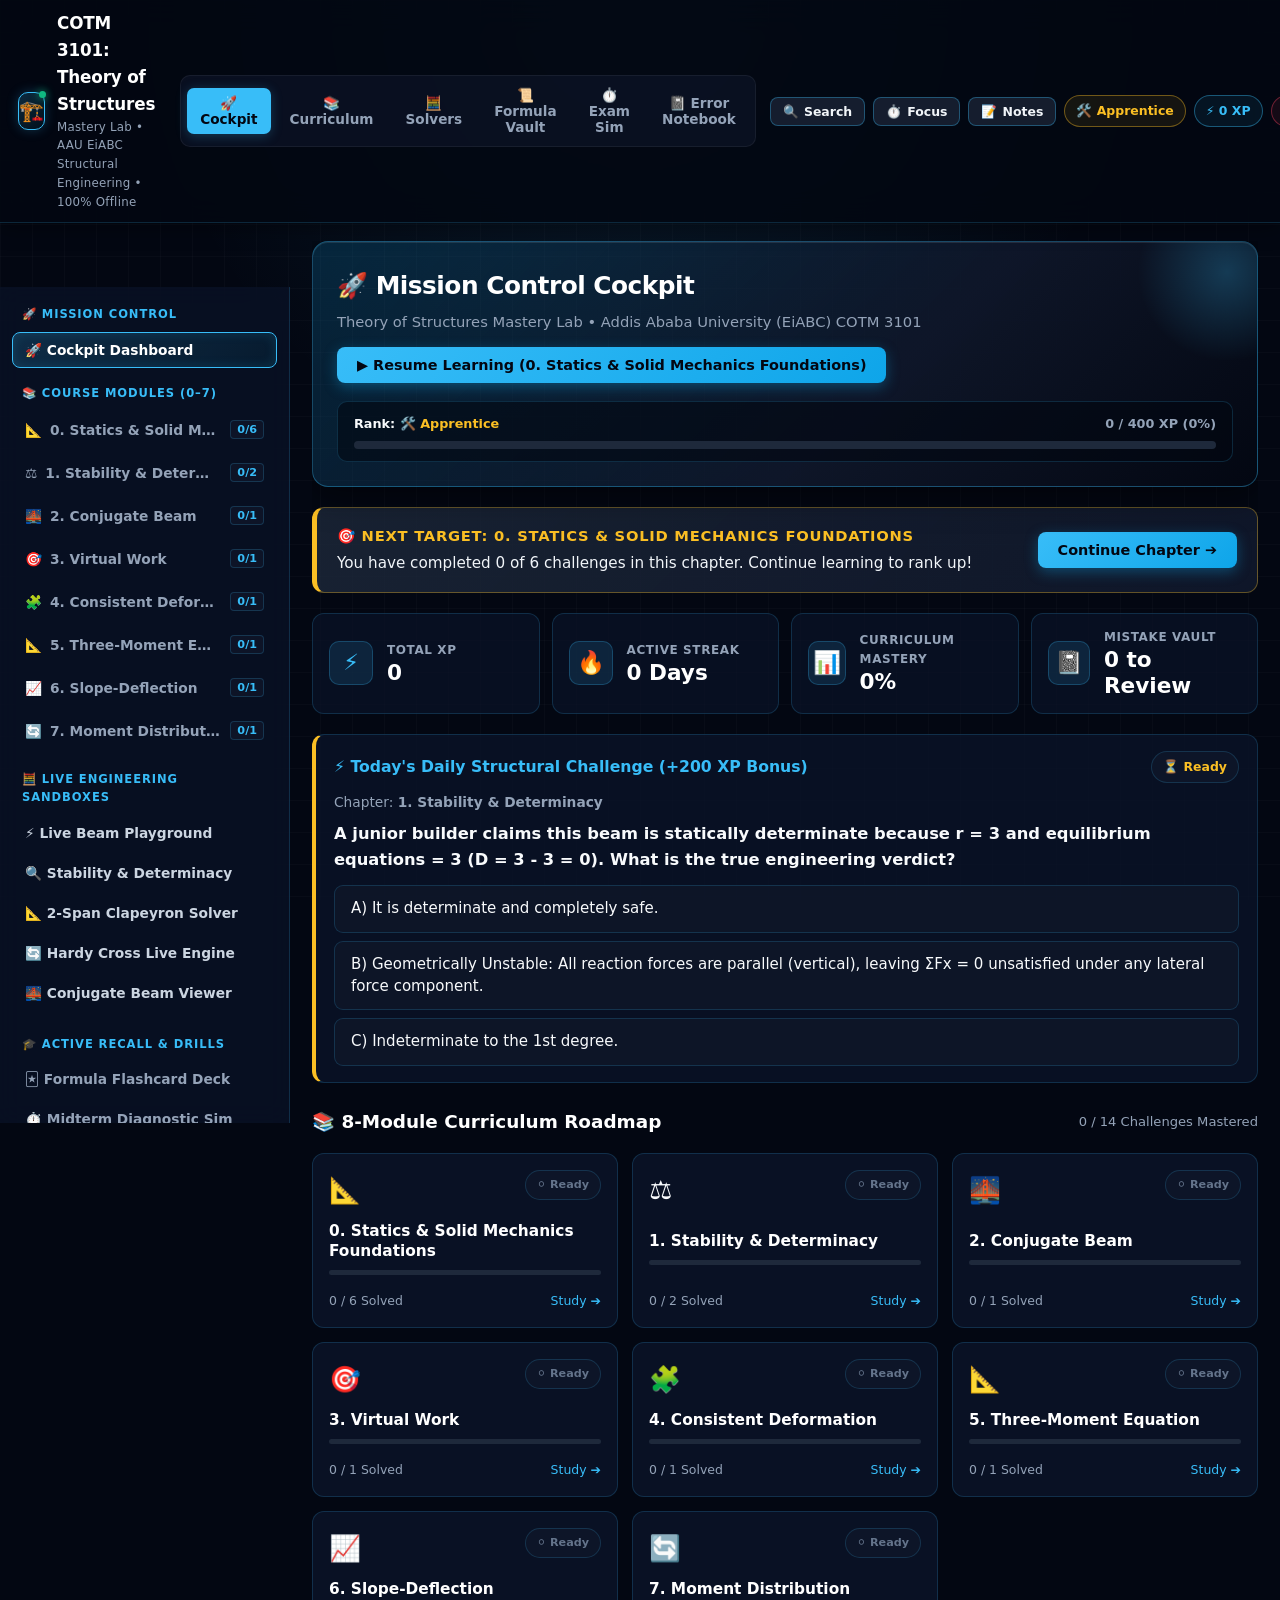
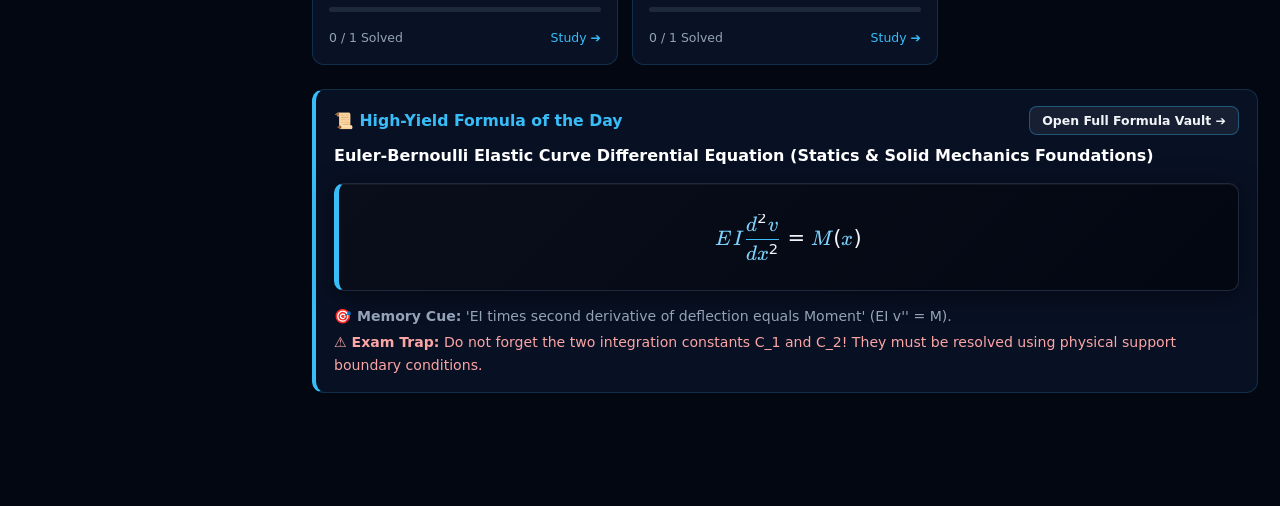
==== index.html @ 6e277d0b "feat: Add Video Masterclasses Hub with in-app YouTube player, XP rewards, and global search" ====
<!DOCTYPE html>
<html lang="en">
<head>
  <meta charset="UTF-8" />
  <meta name="viewport" content="width=device-width, initial-scale=1.0, viewport-fit=cover" />
  <title>COTM 3101: Theory of Structures — Complete Mastery Lab</title>
  <link rel="manifest" href="manifest.json" />
  <meta name="theme-color" content="#030712" />
  <meta name="apple-mobile-web-app-capable" content="yes" />
  <meta name="apple-mobile-web-app-status-bar-style" content="black-translucent" />
  <link rel="stylesheet" href="katex.min.css" />
  <link rel="stylesheet" href="styles.css?v=6.0.2" />
  <script src="katex.min.js"></script>
  <script src="auto-render.min.js"></script>
</head>
<body>
  <!-- TOP HUD BAR -->
  <header class="hud-header">
    <div class="brand" onclick="switchAppView('dashboard')">
      <div class="brand-icon-box">🏗️</div>
      <div class="brand-info">
        <h1>COTM 3101: Theory of Structures</h1>
        <p>Mastery Lab • AAU EiABC Structural Engineering • 100% Offline</p>
      </div>
    </div>
    
    <!-- Primary View Switcher (Desktop & Tablet) -->
    <nav class="top-nav-bar">
      <button class="top-nav-btn active" data-view="dashboard" onclick="switchAppView('dashboard')">🚀 Cockpit</button>
      <button class="top-nav-btn" data-view="module" onclick="switchAppView('module')">📚 Curriculum</button>
      <button class="top-nav-btn" data-view="solvers" onclick="switchAppView('solvers')">🧮 Solvers</button>
      <button class="top-nav-btn" data-view="atlas" onclick="switchAppView('atlas')">📜 Formula Vault</button>
      <button class="top-nav-btn" data-view="exam" onclick="switchAppView('exam')">⏱️ Exam Sim</button>
      <button class="top-nav-btn" data-view="errors" onclick="switchAppView('errors')">📓 Error Notebook</button>
    </nav>

    <div class="hud-stats">
      <button class="hud-btn" onclick="toggleSpotlightSearch()" title="Global Quick Search (Ctrl+K)">🔍 <span class="hide-mobile">Search</span></button>
      <button class="hud-btn" onclick="toggleFocusSprint()" title="Pomodoro Focus Sprint Timer">⏱️ <span class="hide-mobile">Focus</span></button>
      <button class="hud-btn" onclick="toggleScratchpad()" title="Engineering Scratchpad & Calc">📝 <span class="hide-mobile">Notes</span></button>
      <div class="stat-pill pill-rank" id="rankBadge">🎖️ Apprentice</div>
      <div class="stat-pill pill-xp" id="xpBadge">⚡ 0 XP</div>
      <div class="stat-pill pill-streak" id="streakBadge">🔥 Streak: 0</div>
      <div class="stat-pill" id="masteryBadge">📊 0% Mastered</div>
      <button class="hud-btn" onclick="exportStandaloneHTML()" title="Download single standalone HTML file for phone or offline PC">📲 <span class="hide-mobile">Save App</span></button>
      <button class="hud-btn reset-btn" onclick="resetProgress()" title="Reset Saved Progress">↺ <span class="hide-mobile">Reset</span></button>
    </div>
  </header>

  <div class="workspace">
    <!-- LEFT SIDEBAR: 8 CHAPTER MODULES + LIVE STRUCTURAL SOLVERS -->
    <aside class="sidebar">
      <div class="sidebar-section-title">🚀 MISSION CONTROL</div>
      <div class="module-nav" style="margin-bottom:16px;">
        <button class="nav-item" id="sidebarCockpitBtn" onclick="switchAppView('dashboard')">
          <span>🚀 Cockpit Dashboard</span>
        </button>
      </div>

      <div class="sidebar-section-title">📚 COURSE MODULES (0–7)</div>
      <nav id="moduleList" class="module-nav"></nav>

      <div class="sidebar-section-title" style="margin-top:20px;">🧮 LIVE ENGINEERING SANDBOXES</div>
      <div class="module-nav">
        <button class="nav-item tool-btn" onclick="openSandbox('beam')">
          <span>⚡ Live Beam Playground</span>
        </button>
        <button class="nav-item tool-btn" onclick="openSandbox('determinacy')">
          <span>🔍 Stability & Determinacy</span>
        </button>
        <button class="nav-item tool-btn" onclick="openSandbox('threemoment')">
          <span>📐 2-Span Clapeyron Solver</span>
        </button>
        <button class="nav-item tool-btn" onclick="openSandbox('hardycross')">
          <span>🔄 Hardy Cross Live Engine</span>
        </button>
        <button class="nav-item tool-btn" onclick="openSandbox('conjugate')">
          <span>🌉 Conjugate Beam Viewer</span>
        </button>
      </div>

      <div class="sidebar-section-title" style="margin-top:24px;">🎓 ACTIVE RECALL & DRILLS</div>
      <div class="module-nav">
        <button class="nav-item" onclick="switchAppView('atlas')">
          <span>🃏 Formula Flashcard Deck</span>
        </button>
        <button class="nav-item" onclick="switchAppView('exam')">
          <span>⏱️ Midterm Diagnostic Sim</span>
        </button>
        <button class="nav-item" onclick="switchAppView('errors')">
          <span>📓 Personal Error Vault</span>
        </button>
      </div>
    </aside>

    <!-- MAIN CONTENT AREA -->
    <main class="main-panel">
      <!-- MODULE SUB-MODE TABS -->
      <div class="mode-tabs" id="modeTabs">
        <button class="mode-tab active" data-tab="theory" onclick="switchModuleTab('theory')">
          📖 1. Deep Theory & Intuition
        </button>
        <button class="mode-tab" data-tab="guided" onclick="switchModuleTab('guided')">
          🔬 2. Guided Worked Examples
        </button>
        <button class="mode-tab" data-tab="shortcuts" onclick="switchModuleTab('shortcuts')">
          ⚡ 3. Ninja Tricks & Method Guide
        </button>
        <button class="mode-tab" data-tab="arena" onclick="switchModuleTab('arena')">
          ⚔️ 4. Challenge Gauntlet (+XP)
        </button>
        <button class="mode-tab" data-tab="cheatsheet" onclick="switchModuleTab('cheatsheet')">
          📜 5. Chapter Formula Vault
        </button>
        <button class="mode-tab" data-tab="videos" onclick="switchModuleTab('videos')">
          🎥 6. Video Masterclasses
        </button>
      </div>

      <!-- DYNAMIC VIEWPORT -->
      <div id="viewport" class="viewport"></div>
    </main>
  </div>

  <!-- MOBILE-FIRST BOTTOM NAVIGATION BAR -->
  <nav class="bottom-mobile-nav">
    <button class="mob-nav-btn active" data-view="dashboard" onclick="switchAppView('dashboard')">
      <span class="mob-icon">🚀</span>
      <span>Cockpit</span>
    </button>
    <button class="mob-nav-btn" data-view="module" onclick="switchAppView('module')">
      <span class="mob-icon">📚</span>
      <span>Modules</span>
    </button>
    <button class="mob-nav-btn" data-view="solvers" onclick="switchAppView('solvers')">
      <span class="mob-icon">🧮</span>
      <span>Solvers</span>
    </button>
    <button class="mob-nav-btn" data-view="atlas" onclick="switchAppView('atlas')">
      <span class="mob-icon">📜</span>
      <span>Vault</span>
    </button>
    <button class="mob-nav-btn" data-view="exam" onclick="switchAppView('exam')">
      <span class="mob-icon">⏱️</span>
      <span>Exam</span>
    </button>
  </nav>

  <!-- GLOBAL SPOTLIGHT SEARCH MODAL -->
  <div id="searchModal" class="modal-overlay" onclick="handleSearchOverlayClick(event)">
    <div class="search-modal-box">
      <div class="search-modal-header">
        <span style="color:var(--accent); font-size:1.15rem;">🔍</span>
        <input type="text" id="globalSearchInput" placeholder="Quick find formulas, chapters, methods, solvers... (Esc to close)" oninput="handleGlobalSearch(this.value)" onkeydown="handleSearchKeydown(event)" />
        <span style="font-size:0.75rem; color:var(--text-dim); background:#1e293b; padding:2px 6px; border-radius:4px;">ESC</span>
      </div>
      <div id="searchResultsList" class="search-results-list"></div>
    </div>
  </div>

  <!-- FLOATING ENGINEERING SCRATCHPAD DRAWER -->
  <div id="scratchpadDrawer" class="scratchpad-drawer">
    <div class="scratchpad-header">
      <strong style="color:#fff; font-size:0.85rem; display:flex; align-items:center; gap:6px;">
        <span>📝</span> Scratchpad & Quick Calc
      </strong>
      <div style="display:flex; gap:6px;">
        <button class="hud-btn" style="padding:2px 7px; font-size:0.72rem;" onclick="copyScratchpadText()" title="Copy Notes">📋</button>
        <button class="hud-btn" style="padding:2px 7px; font-size:0.72rem;" onclick="clearScratchpadText()" title="Clear Notes">↺</button>
        <button class="hud-btn" style="padding:2px 7px; font-size:0.72rem;" onclick="toggleScratchpad()" title="Close">✕</button>
      </div>
    </div>
    <div class="scratchpad-calc-bar">
      <span style="font-size:0.75rem; color:var(--text-muted); font-family:var(--font-mono);">Calc:</span>
      <input type="text" id="scratchCalcInput" placeholder="e.g. 40*2.5*3.5/6 + 10*6/2" oninput="evalScratchpadCalc(this.value)" />
      <span id="scratchCalcResult" class="scratchpad-calc-res">= 0.00</span>
    </div>
    <textarea id="scratchpadText" class="scratchpad-textarea" placeholder="Jot down equilibrium sums, cut section notes, or homework steps... (Autosaved)" oninput="saveScratchpad()"></textarea>
  </div>

  <!-- FLOATING FOCUS SPRINT WIDGET -->
  <div id="focusWidget" class="focus-sprint-widget">
    <span style="cursor:pointer; font-size:0.82rem; font-weight:600; color:var(--accent);" onclick="toggleFocusModeType()" id="focusModeBadge" title="Click to toggle Focus / Break">⚡ 25m Focus</span>
    <span id="focusTimeDisplay" class="focus-time-display">25:00</span>
    <button class="hud-btn" id="focusPlayBtn" style="padding:4px 8px; font-size:0.75rem;" onclick="toggleFocusTimer()">▶</button>
    <button class="hud-btn" style="padding:4px 8px; font-size:0.75rem;" onclick="resetFocusTimer()">↺</button>
    <button class="hud-btn" style="padding:4px 8px; font-size:0.75rem;" onclick="toggleFocusSprint()">✕</button>
  </div>

  <!-- RESPONSIVE VIDEO PLAYER MODAL -->
  <div id="videoModal" class="modal-overlay" onclick="handleVideoOverlayClick(event)">
    <div class="video-modal-box">
      <div class="video-modal-header">
        <div style="display:flex; align-items:center; gap:8px; min-width:0;">
          <span style="color:#ef4444; font-size:1.15rem; flex-shrink:0;">🎥</span>
          <strong id="videoModalTitle" style="color:#fff; font-size:0.92rem; white-space:nowrap; overflow:hidden; text-overflow:ellipsis;">Video Masterclass</strong>
        </div>
        <button class="hud-btn" onclick="closeVideoModal()" style="padding:4px 9px;" title="Close Player (Esc)">✕</button>
      </div>
      <div class="video-iframe-container">
        <iframe id="videoIframe" src="" frameborder="0" allow="accelerometer; autoplay; clipboard-write; encrypted-media; gyroscope; picture-in-picture" allowfullscreen></iframe>
      </div>
      <div class="video-modal-footer">
        <span style="font-size:0.78rem; color:var(--text-muted);">COTM 3101: Theory of Structures • Video Hub</span>
        <div style="display:flex; gap:8px; align-items:center; flex-wrap:wrap;">
          <a id="videoModalExtBtn" href="#" target="_blank" class="hud-btn" style="text-decoration:none;">↗ Open on YouTube</a>
          <button class="btn-primary" id="videoModalWatchBtn" onclick="toggleModalVideoWatched()" style="padding:6px 14px; font-size:0.8rem;">✓ Mark Watched (+50 XP)</button>
        </div>
      </div>
    </div>
  </div>

  <!-- Script Architecture -->
  <script src="math_engine.js"></script>
  <script src="visuals.js"></script>
  <script src="solvers.js"></script>
  <script src="data.js"></script>
  <script src="app.js?v=6.0.2"></script>
</body>
</html>
---- styles.css ----
/* =========================================================================
   COTM 3101: THEORY OF STRUCTURES MASTERY LAB
   Futuristic Cyber-Engineering Cockpit UI & Mobile-First Architecture
   ========================================================================= */

:root {
  --bg-space: #030712;
  --bg-panel: rgba(15, 23, 42, 0.85);
  --bg-panel-solid: #0b1329;
  --bg-card: rgba(17, 24, 39, 0.82);
  --bg-input: #090e1d;
  --border: rgba(56, 189, 248, 0.18);
  --border-light: rgba(56, 189, 248, 0.35);
  --border-focus: #38bdf8;
  --accent: #38bdf8;
  --accent-cyan: #06b6d4;
  --accent-glow: rgba(56, 189, 248, 0.25);
  --accent-dim: rgba(56, 189, 248, 0.12);
  --gold: #fbbf24;
  --gold-dim: rgba(251, 191, 36, 0.14);
  --success: #10b981;
  --success-dim: rgba(16, 185, 129, 0.14);
  --danger: #f43f5e;
  --danger-dim: rgba(244, 63, 94, 0.14);
  --text-main: #f8fafc;
  --text-muted: #94a3b8;
  --text-dim: #64748b;
  --font-sans: -apple-system, BlinkMacSystemFont, 'Segoe UI', Roboto, 'Inter', system-ui, sans-serif;
  --font-mono: 'JetBrains Mono', 'Fira Code', 'Cascadia Code', Consolas, monospace;
  --font-math: 'KaTeX_Math', 'Cambria Math', 'STIX Two Math', 'Times New Roman', serif;
  --nav-height: 64px;
  --bottom-nav-height: 62px;
}

* {
  box-sizing: border-box;
  margin: 0;
  padding: 0;
  font-family: var(--font-sans);
  -webkit-tap-highlight-color: transparent;
}

html, body {
  background-color: var(--bg-space);
  color: var(--text-main);
  line-height: 1.6;
  min-height: 100vh;
  overflow-x: hidden;
  background-image: 
    radial-gradient(circle at 50% 0%, rgba(56, 189, 248, 0.12), transparent 45%),
    linear-gradient(rgba(255, 255, 255, 0.02) 1px, transparent 1px),
    linear-gradient(90deg, rgba(255, 255, 255, 0.02) 1px, transparent 1px);
  background-size: 100% 100%, 32px 32px, 32px 32px;
  background-attachment: fixed;
}

/* Scrollbar Styling */
::-webkit-scrollbar {
  width: 6px;
  height: 6px;
}
::-webkit-scrollbar-track {
  background: #030712;
}
::-webkit-scrollbar-thumb {
  background: #1e293b;
  border-radius: 4px;
}
::-webkit-scrollbar-thumb:hover {
  background: var(--accent);
}

/* =========================================================================
   TOP HUD COCKPIT HEADER
   ========================================================================= */

.hud-header {
  position: sticky;
  top: 0;
  z-index: 100;
  backdrop-filter: blur(16px);
  -webkit-backdrop-filter: blur(16px);
  background: rgba(3, 7, 18, 0.88);
  border-bottom: 1px solid var(--border);
  padding: 10px 18px;
  display: flex;
  align-items: center;
  justify-content: space-between;
  gap: 14px;
  box-shadow: 0 4px 20px rgba(0, 0, 0, 0.4);
}

.brand {
  display: flex;
  align-items: center;
  gap: 12px;
  text-decoration: none;
  cursor: pointer;
}

.brand-icon-box {
  width: 38px;
  height: 38px;
  border-radius: 10px;
  background: linear-gradient(135deg, rgba(56, 189, 248, 0.2), rgba(6, 182, 212, 0.05));
  border: 1px solid var(--accent);
  display: flex;
  align-items: center;
  justify-content: center;
  font-size: 1.25rem;
  box-shadow: 0 0 12px var(--accent-glow);
  position: relative;
}

.brand-icon-box::after {
  content: '';
  position: absolute;
  top: -2px;
  right: -2px;
  width: 7px;
  height: 7px;
  border-radius: 50%;
  background: var(--success);
  box-shadow: 0 0 8px var(--success);
}

.brand-info h1 {
  font-size: 1.05rem;
  font-weight: 700;
  letter-spacing: -0.01em;
  color: #fff;
  display: flex;
  align-items: center;
  gap: 6px;
}

.brand-info p {
  font-size: 0.74rem;
  color: var(--text-muted);
  letter-spacing: 0.02em;
}

/* Primary Top Navigation (Desktop / Tablet) */
.top-nav-bar {
  display: flex;
  align-items: center;
  gap: 6px;
  background: rgba(15, 23, 42, 0.6);
  padding: 4px 6px;
  border-radius: 10px;
  border: 1px solid rgba(255, 255, 255, 0.06);
}

.top-nav-btn {
  background: transparent;
  color: var(--text-muted);
  border: none;
  padding: 7px 13px;
  border-radius: 7px;
  font-size: 0.85rem;
  font-weight: 600;
  cursor: pointer;
  transition: all 0.18s ease;
  display: flex;
  align-items: center;
  gap: 6px;
}

.top-nav-btn:hover {
  color: #fff;
  background: rgba(255, 255, 255, 0.05);
}

.top-nav-btn.active {
  color: #030712;
  background: var(--accent);
  box-shadow: 0 2px 12px var(--accent-glow);
}

/* HUD Metrics & Action Buttons */
.hud-stats {
  display: flex;
  align-items: center;
  gap: 8px;
}

.stat-pill {
  background: rgba(15, 23, 42, 0.8);
  border: 1px solid var(--border);
  padding: 5px 11px;
  border-radius: 999px;
  font-size: 0.78rem;
  font-weight: 600;
  color: var(--text-main);
  display: inline-flex;
  align-items: center;
  gap: 5px;
  white-space: nowrap;
}

.stat-pill.pill-rank {
  border-color: rgba(251, 191, 36, 0.4);
  color: var(--gold);
  background: rgba(251, 191, 36, 0.08);
}

.stat-pill.pill-xp {
  border-color: rgba(56, 189, 248, 0.4);
  color: var(--accent);
  background: rgba(56, 189, 248, 0.08);
}

.stat-pill.pill-streak {
  border-color: rgba(244, 63, 94, 0.4);
  color: #fda4af;
  background: rgba(244, 63, 94, 0.08);
}

.hud-btn {
  background: rgba(30, 41, 59, 0.7);
  border: 1px solid var(--border-light);
  color: #f1f5f9;
  padding: 6px 12px;
  border-radius: 8px;
  font-size: 0.78rem;
  font-weight: 600;
  cursor: pointer;
  transition: all 0.18s ease;
  white-space: nowrap;
  display: inline-flex;
  align-items: center;
  gap: 5px;
}

.hud-btn:hover {
  background: var(--accent);
  color: #030712;
  border-color: var(--accent);
  box-shadow: 0 2px 10px var(--accent-glow);
}

.reset-btn {
  color: #f87171;
  border-color: rgba(239, 68, 68, 0.3);
}

.reset-btn:hover {
  background: var(--danger);
  color: #fff;
  border-color: var(--danger);
}

/* =========================================================================
   MAIN WORKSPACE & SIDEBAR
   ========================================================================= */

.workspace {
  display: flex;
  width: 100%;
  max-width: 100%;
  min-width: 0;
  margin: 0 auto;
  min-height: calc(100vh - var(--nav-height));
  padding-bottom: calc(75px + env(safe-area-inset-bottom, 0px));
  box-sizing: border-box;
  overflow-x: hidden;
}

.sidebar {
  width: 290px;
  flex-shrink: 0;
  background: rgba(11, 19, 41, 0.7);
  backdrop-filter: blur(12px);
  border-right: 1px solid var(--border);
  padding: 18px 12px;
  overflow-y: auto;
  max-height: calc(100vh - var(--nav-height));
  position: sticky;
  top: var(--nav-height);
}

.sidebar-section-title {
  font-size: 0.72rem;
  font-weight: 700;
  letter-spacing: 0.08em;
  text-transform: uppercase;
  color: var(--accent);
  padding: 0 10px 8px;
  display: flex;
  align-items: center;
  gap: 6px;
}

.module-nav {
  display: flex;
  flex-direction: column;
  gap: 4px;
}

.nav-item {
  display: flex;
  align-items: center;
  justify-content: space-between;
  width: 100%;
  padding: 9px 12px;
  background: transparent;
  border: 1px solid transparent;
  border-radius: 8px;
  color: var(--text-muted);
  font-size: 0.86rem;
  font-weight: 550;
  text-align: left;
  cursor: pointer;
  transition: all 0.15s ease;
}

.nav-item:hover {
  background: rgba(30, 41, 59, 0.6);
  color: var(--text-main);
  border-color: rgba(255, 255, 255, 0.05);
}

.nav-item.active {
  background: linear-gradient(135deg, rgba(56, 189, 248, 0.18), rgba(6, 182, 212, 0.08));
  color: #fff;
  border-color: var(--accent);
  box-shadow: inset 0 0 12px rgba(56, 189, 248, 0.15);
}

.nav-item.tool-btn {
  color: #cbd5e1;
}

.nav-item.tool-btn:hover {
  color: var(--accent);
  border-color: var(--border-light);
}

.nav-item-badge {
  font-size: 0.7rem;
  padding: 2px 6px;
  border-radius: 4px;
  background: rgba(15, 23, 42, 0.8);
  color: var(--accent);
  border: 1px solid rgba(56, 189, 248, 0.2);
}

/* =========================================================================
   VIEWPORT & SUB-MODE TABS
   ========================================================================= */

.main-panel, .main-content {
  flex: 1 1 0%;
  min-width: 0;
  padding: 18px 22px;
  max-width: 1140px;
  margin: 0 auto;
  width: 100%;
  box-sizing: border-box;
  overflow-x: hidden;
}

.viewport {
  width: 100%;
  max-width: 100%;
  min-width: 0;
  box-sizing: border-box;
  overflow-x: hidden;
}

.mode-tabs, .mode-tabs-bar {
  display: flex;
  gap: 6px;
  overflow-x: auto;
  -webkit-overflow-scrolling: touch;
  padding-bottom: 10px;
  margin-bottom: 14px;
  border-bottom: 1px solid rgba(255, 255, 255, 0.08);
  width: 100%;
  max-width: 100%;
  box-sizing: border-box;
  flex-wrap: nowrap;
  scrollbar-width: thin;
}

.mode-tabs::-webkit-scrollbar, .mode-tabs-bar::-webkit-scrollbar {
  height: 4px;
}
.mode-tabs::-webkit-scrollbar-thumb, .mode-tabs-bar::-webkit-scrollbar-thumb {
  background: rgba(56, 189, 248, 0.3);
  border-radius: 4px;
}

.mode-tab {
  flex-shrink: 0;
  background: rgba(15, 23, 42, 0.6);
  color: var(--text-muted);
  border: 1px solid var(--border);
  padding: 8px 14px;
  border-radius: 8px;
  font-size: 0.85rem;
  font-weight: 600;
  cursor: pointer;
  white-space: nowrap;
  transition: all 0.15s ease;
  display: inline-flex;
  align-items: center;
  gap: 6px;
}

.mode-tab:hover {
  background: rgba(30, 41, 59, 0.8);
  color: var(--text-main);
  border-color: var(--accent);
}

.mode-tab.active {
  background: var(--accent);
  color: #030712;
  border-color: var(--accent);
  box-shadow: 0 2px 10px var(--accent-glow);
}

/* =========================================================================
   CARDS & CONTAINERS
   ========================================================================= */

.card {
  background: var(--bg-card);
  backdrop-filter: blur(14px);
  -webkit-backdrop-filter: blur(14px);
  border: 1px solid var(--border);
  border-radius: 14px;
  padding: 20px 24px;
  margin-bottom: 18px;
  box-shadow: 0 6px 24px rgba(0, 0, 0, 0.35), inset 0 1px 0 rgba(255, 255, 255, 0.05);
  position: relative;
  width: 100%;
  max-width: 100%;
  min-width: 0;
  box-sizing: border-box;
  word-break: break-word;
  overflow-wrap: break-word;
}

.card h2 {
  font-size: 1.35rem;
  font-weight: 700;
  color: #fff;
  letter-spacing: -0.01em;
  margin-bottom: 6px;
  display: flex;
  align-items: center;
  gap: 8px;
}

.card h3 {
  font-size: 1.1rem;
  font-weight: 650;
  color: #e2e8f0;
  margin: 18px 0 10px;
  display: flex;
  align-items: center;
  gap: 6px;
}

.concept-callout {
  background: linear-gradient(135deg, rgba(15, 23, 42, 0.95), rgba(11, 19, 41, 0.9));
  border-left: 4px solid var(--accent);
  padding: 14px 18px;
  border-radius: 8px;
  margin: 14px 0;
  font-size: 0.95rem;
  border-top: 1px solid rgba(255, 255, 255, 0.04);
  border-right: 1px solid rgba(255, 255, 255, 0.04);
  border-bottom: 1px solid rgba(255, 255, 255, 0.04);
  width: 100%;
  max-width: 100%;
  min-width: 0;
  box-sizing: border-box;
  word-break: break-word;
  overflow-wrap: break-word;
}

.step-box {
  background: rgba(11, 19, 41, 0.8);
  border: 1px solid var(--border);
  border-radius: 12px;
  padding: 16px 18px;
  margin-bottom: 14px;
  transition: border-color 0.15s ease;
  width: 100%;
  max-width: 100%;
  min-width: 0;
  box-sizing: border-box;
  word-break: break-word;
  overflow-wrap: break-word;
}

.step-box:hover {
  border-color: rgba(56, 189, 248, 0.4);
}

.step-header {
  display: flex;
  justify-content: space-between;
  align-items: center;
  flex-wrap: wrap;
  gap: 8px;
  font-weight: 650;
  font-size: 0.98rem;
  color: var(--accent);
  margin-bottom: 8px;
}

/* =========================================================================
   MISSION CONTROL / COCKPIT DASHBOARD
   ========================================================================= */

.cockpit-hero {
  background: linear-gradient(135deg, rgba(14, 165, 233, 0.18) 0%, rgba(15, 23, 42, 0.95) 60%, rgba(3, 7, 18, 0.98) 100%);
  border: 1px solid rgba(56, 189, 248, 0.35);
  border-radius: 16px;
  padding: 24px;
  margin-bottom: 20px;
  box-shadow: 0 8px 32px rgba(0, 0, 0, 0.5), inset 0 1px 0 rgba(255, 255, 255, 0.1);
  position: relative;
  overflow: hidden;
}

.cockpit-hero::before {
  content: '';
  position: absolute;
  top: -60px;
  right: -60px;
  width: 180px;
  height: 180px;
  background: radial-gradient(circle, rgba(56, 189, 248, 0.25) 0%, transparent 70%);
  pointer-events: none;
}

.hero-top-row {
  display: flex;
  justify-content: space-between;
  align-items: flex-start;
  flex-wrap: wrap;
  gap: 14px;
}

.hero-title-group h2 {
  font-size: 1.55rem;
  font-weight: 800;
  color: #fff;
  letter-spacing: -0.02em;
}

.hero-title-group p {
  color: var(--text-muted);
  font-size: 0.92rem;
  margin-top: 4px;
}

.rank-progress-container {
  margin-top: 18px;
  background: rgba(3, 7, 18, 0.6);
  border: 1px solid var(--border);
  padding: 12px 16px;
  border-radius: 10px;
}

.rank-progress-header {
  display: flex;
  justify-content: space-between;
  font-size: 0.8rem;
  font-weight: 600;
  margin-bottom: 6px;
}

.progress-bar-track {
  width: 100%;
  height: 8px;
  background: #1e293b;
  border-radius: 999px;
  overflow: hidden;
  position: relative;
}

.progress-bar-fill {
  height: 100%;
  background: linear-gradient(90deg, #38bdf8, #06b6d4, #10b981);
  border-radius: 999px;
  transition: width 0.4s ease;
}

/* Advisor Card */
.advisor-card {
  background: linear-gradient(135deg, rgba(30, 41, 59, 0.8), rgba(15, 23, 42, 0.95));
  border: 1px solid rgba(251, 191, 36, 0.35);
  border-left: 5px solid var(--gold);
  border-radius: 12px;
  padding: 16px 20px;
  margin-bottom: 20px;
  display: flex;
  align-items: center;
  justify-content: space-between;
  flex-wrap: wrap;
  gap: 14px;
}

.advisor-content {
  flex: 1;
  min-width: 260px;
}

.advisor-content h4 {
  color: var(--gold);
  font-size: 0.92rem;
  text-transform: uppercase;
  letter-spacing: 0.05em;
  margin-bottom: 4px;
  display: flex;
  align-items: center;
  gap: 6px;
}

.advisor-content p {
  font-size: 0.95rem;
  color: #f1f5f9;
}

/* 4-Metric Grid */
.cockpit-metrics-grid {
  display: grid;
  grid-template-columns: repeat(auto-fit, minmax(210px, 1fr));
  gap: 12px;
  margin-bottom: 20px;
}

.metric-card {
  background: rgba(11, 19, 41, 0.7);
  border: 1px solid var(--border);
  border-radius: 12px;
  padding: 14px 16px;
  display: flex;
  align-items: center;
  gap: 14px;
}

.metric-icon-box {
  width: 44px;
  height: 44px;
  border-radius: 10px;
  background: rgba(56, 189, 248, 0.12);
  border: 1px solid rgba(56, 189, 248, 0.25);
  display: flex;
  align-items: center;
  justify-content: center;
  font-size: 1.4rem;
}

.metric-info h5 {
  font-size: 0.75rem;
  color: var(--text-muted);
  text-transform: uppercase;
  letter-spacing: 0.05em;
}

.metric-info .metric-val {
  font-size: 1.35rem;
  font-weight: 800;
  color: #fff;
  line-height: 1.2;
}

/* 8-Module Curriculum Grid */
.curriculum-grid {
  display: grid;
  grid-template-columns: repeat(auto-fill, minmax(240px, 1fr));
  gap: 14px;
  margin: 16px 0 24px;
}

.mod-card {
  background: rgba(11, 19, 41, 0.85);
  border: 1px solid var(--border);
  border-radius: 12px;
  padding: 16px;
  cursor: pointer;
  transition: all 0.2s ease;
  display: flex;
  flex-direction: column;
  justify-content: space-between;
}

.mod-card:hover {
  border-color: var(--accent);
  transform: translateY(-2px);
  box-shadow: 0 6px 20px rgba(0, 0, 0, 0.4), 0 0 15px var(--accent-glow);
}

.mod-card-top {
  display: flex;
  justify-content: space-between;
  align-items: flex-start;
  margin-bottom: 10px;
}

.mod-card-icon {
  font-size: 1.6rem;
}

.mod-card-title {
  font-size: 0.96rem;
  font-weight: 700;
  color: #fff;
  line-height: 1.35;
  margin-bottom: 8px;
}

.mod-card-footer {
  margin-top: 12px;
  display: flex;
  justify-content: space-between;
  align-items: center;
  font-size: 0.78rem;
  color: var(--text-muted);
}

/* =========================================================================
   INTERACTIVE BEAM & STRUCTURAL SANDBOX CONTROLS
   ========================================================================= */

.sim-control-panel {
  background: rgba(9, 14, 29, 0.95);
  border: 1px solid var(--border);
  border-radius: 12px;
  padding: 16px;
  margin-bottom: 16px;
}

.sim-slider-row {
  display: grid;
  grid-template-columns: repeat(auto-fit, minmax(240px, 1fr));
  gap: 16px;
  margin-bottom: 14px;
}

.sim-slider-group label {
  display: flex;
  justify-content: space-between;
  font-size: 0.85rem;
  font-weight: 600;
  color: #cbd5e1;
  margin-bottom: 6px;
}

.sim-slider-group label span {
  color: var(--accent);
  font-family: var(--font-mono);
}

.sim-slider-group input[type="range"] {
  width: 100%;
  accent-color: var(--accent);
  cursor: pointer;
  height: 6px;
  background: #1e293b;
  border-radius: 4px;
}

.sim-toggle-row {
  display: flex;
  flex-wrap: wrap;
  gap: 16px;
  padding-top: 10px;
  border-top: 1px solid rgba(255, 255, 255, 0.06);
}

.sim-toggle-label {
  display: flex;
  align-items: center;
  gap: 8px;
  font-size: 0.85rem;
  color: #e2e8f0;
  cursor: pointer;
}

.sim-metrics-pills {
  display: grid;
  grid-template-columns: repeat(auto-fit, minmax(130px, 1fr));
  gap: 10px;
  margin-top: 14px;
}

.metric-pill-box {
  background: rgba(15, 23, 42, 0.9);
  border: 1px solid var(--border);
  border-radius: 8px;
  padding: 8px 12px;
  text-align: center;
}

.metric-pill-box small {
  display: block;
  font-size: 0.72rem;
  color: var(--text-muted);
  text-transform: uppercase;
  margin-bottom: 2px;
}

.metric-pill-box strong {
  font-size: 1.05rem;
  font-family: var(--font-mono);
  color: var(--accent);
}

/* =========================================================================
   COLLAPSIBLE SECTIONS
   ========================================================================= */

.collapsible-card {
  background: rgba(11, 19, 41, 0.75);
  border: 1px solid var(--border);
  border-radius: 10px;
  margin-bottom: 12px;
  overflow: hidden;
  transition: border-color 0.15s ease;
  width: 100%;
  max-width: 100%;
  min-width: 0;
  box-sizing: border-box;
}

.collapsible-card:hover {
  border-color: rgba(56, 189, 248, 0.35);
}

.collapsible-header {
  padding: 12px 16px;
  cursor: pointer;
  display: flex;
  justify-content: space-between;
  align-items: center;
  gap: 10px;
  font-size: 0.95rem;
  font-weight: 650;
  color: #fff;
  background: rgba(15, 23, 42, 0.6);
  user-select: none;
  width: 100%;
  max-width: 100%;
  box-sizing: border-box;
}

.collapsible-header > span:first-child {
  flex: 1 1 auto;
  min-width: 0;
  word-break: break-word;
  overflow-wrap: break-word;
}

.collapsible-header:hover {
  background: rgba(30, 41, 59, 0.6);
}

.collapsible-toggle-icon {
  font-size: 0.8rem;
  color: var(--accent);
  transition: transform 0.2s ease;
  flex-shrink: 0;
}

.collapsible-card.open .collapsible-toggle-icon {
  transform: rotate(180deg);
}

.collapsible-body {
  padding: 14px 16px;
  border-top: 1px solid rgba(255, 255, 255, 0.05);
  font-size: 0.92rem;
  color: #cbd5e1;
  width: 100%;
  max-width: 100%;
  min-width: 0;
  box-sizing: border-box;
  overflow-x: hidden;
  word-break: break-word;
  overflow-wrap: break-word;
}

/* =========================================================================
   FORMULA BANNER & KATEX DISPLAY CARDS
   ========================================================================= */

.formula-banner {
  background: linear-gradient(135deg, rgba(15, 23, 42, 0.98), rgba(2, 6, 23, 0.96));
  border: 1px solid rgba(56, 189, 248, 0.3);
  border-left: 5px solid var(--accent);
  color: #f8fafc;
  padding: 14px 20px;
  border-radius: 10px;
  font-size: 1.2rem;
  font-weight: 500;
  margin: 14px 0;
  overflow-x: auto;
  box-shadow: 0 4px 24px rgba(0, 0, 0, 0.5), inset 0 1px 0 rgba(255, 255, 255, 0.05);
  line-height: 1.8;
}

.math-display-card {
  display: flex;
  flex-direction: column;
  padding: 12px 16px;
  background: linear-gradient(135deg, #090e1a 0%, #030712 100%);
  border: 1px solid #1e293b;
  border-left: 5px solid var(--accent);
  border-radius: 10px;
  margin: 14px 0;
  width: 100%;
  max-width: 100%;
  min-width: 0;
  box-sizing: border-box;
  overflow: hidden;
}

.math-card-header {
  display: flex;
  justify-content: space-between;
  align-items: center;
  flex-wrap: wrap;
  gap: 6px;
  margin-bottom: 8px;
  border-bottom: 1px solid rgba(255, 255, 255, 0.06);
  padding-bottom: 6px;
}

.math-badge {
  font-size: 0.7rem;
  font-weight: 750;
  letter-spacing: 0.08em;
  text-transform: uppercase;
  color: var(--accent);
  background: rgba(56, 189, 248, 0.12);
  padding: 3px 8px;
  border-radius: 4px;
  border: 1px solid rgba(56, 189, 248, 0.25);
}

.copy-latex-btn {
  background: rgba(30, 41, 59, 0.85);
  border: 1px solid #334155;
  color: #94a3b8;
  font-size: 0.74rem;
  padding: 4px 10px;
  border-radius: 6px;
  cursor: pointer;
  transition: all 0.2s;
  font-weight: 600;
}

.copy-latex-btn:hover {
  background: var(--accent);
  color: #030712;
  border-color: var(--accent);
}

.copy-latex-btn.copied {
  background: var(--success);
  color: #030712;
  border-color: var(--success);
}

.math-card-body {
  width: 100%;
  max-width: 100%;
  overflow-x: auto;
  -webkit-overflow-scrolling: touch;
  padding: 6px 0;
  text-align: center;
  font-size: 1.25rem;
  scrollbar-width: thin;
}

/* KaTeX custom theme override */
.katex {
  font-size: 1.05em !important;
  color: #f1f5f9 !important;
  text-rendering: optimizeLegibility;
  max-width: 100%;
}

.katex-html {
  max-width: 100%;
  overflow-x: auto;
  overflow-y: hidden;
  scrollbar-width: none;
}
.katex-html::-webkit-scrollbar {
  display: none;
}

.katex-display {
  margin: 0.4em 0 !important;
  overflow-x: auto;
  overflow-y: hidden;
  padding: 4px 0;
  max-width: 100%;
  -webkit-overflow-scrolling: touch;
}

.katex-display > .katex {
  white-space: normal;
  text-align: center;
}

.katex .mord.mathnormal {
  color: #7dd3fc;
}

.katex .mop, .katex .minner {
  color: #f8fafc;
}

.katex .mfrac .frac-line {
  border-bottom-width: 1.5px !important;
  border-bottom-color: #38bdf8 !important;
}

/* Pure CSS Mathematical Fallback */
.fallback-math {
  font-family: var(--font-math);
  font-size: 1.15rem;
  color: #f1f5f9;
  display: inline-block;
}

.fallback-math.math-display {
  display: block;
  text-align: center;
  margin: 8px 0;
  font-size: 1.25rem;
}

.m-frac {
  display: inline-flex;
  flex-direction: column;
  vertical-align: middle;
  text-align: center;
  padding: 0 4px;
}

.m-num {
  border-bottom: 1.5px solid var(--accent);
  padding-bottom: 2px;
}

.m-den {
  padding-top: 2px;
}

.m-sub {
  font-size: 0.75em;
  vertical-align: sub;
  color: #94a3b8;
}

.m-sup {
  font-size: 0.75em;
  vertical-align: super;
  color: var(--gold);
}

.m-bar {
  text-decoration: overline;
}

/* =========================================================================
   ARENA GAUNTLET & QUIZ INTERACTIONS
   ========================================================================= */

.options-list {
  display: flex;
  flex-direction: column;
  gap: 8px;
  margin-top: 12px;
}

.option-btn {
  background: rgba(15, 23, 42, 0.75);
  color: var(--text-main);
  border: 1px solid var(--border);
  padding: 12px 16px;
  border-radius: 9px;
  text-align: left;
  cursor: pointer;
  font-size: 0.94rem;
  line-height: 1.45;
  transition: all 0.15s ease;
  position: relative;
}

.option-btn:hover {
  background: rgba(30, 41, 59, 0.9);
  border-color: var(--accent);
  transform: translateX(3px);
}

.option-btn.correct {
  background: rgba(16, 185, 129, 0.2) !important;
  border-color: var(--success) !important;
  color: #a7f3d0 !important;
  font-weight: 600;
}

.option-btn.wrong {
  background: rgba(244, 63, 94, 0.2) !important;
  border-color: var(--danger) !important;
  color: #fecdd3 !important;
}

.feedback-banner {
  display: none;
  margin-top: 12px;
  padding: 12px 16px;
  border-radius: 8px;
  font-size: 0.92rem;
  line-height: 1.5;
  animation: fadeIn 0.2s ease-in;
}

@keyframes fadeIn {
  from { opacity: 0; transform: translateY(-4px); }
  to { opacity: 1; transform: translateY(0); }
}

/* =========================================================================
   FLASHCARD ACTIVE RECALL
   ========================================================================= */

.flashcard-box {
  cursor: pointer;
  background: linear-gradient(135deg, rgba(15, 23, 42, 0.9), rgba(11, 19, 41, 0.95));
  border: 2px solid var(--accent);
  border-radius: 14px;
  padding: 28px 20px;
  min-height: 250px;
  display: flex;
  flex-direction: column;
  justify-content: center;
  align-items: center;
  transition: all 0.2s ease;
  box-shadow: 0 8px 30px rgba(0, 0, 0, 0.45);
}

.flashcard-box:hover {
  box-shadow: 0 10px 36px rgba(56, 189, 248, 0.25);
  transform: translateY(-2px);
}

/* =========================================================================
   TABLES & BLUEPRINTS
   ========================================================================= */

.eng-table-wrapper {
  overflow-x: auto;
  margin: 14px 0;
  border: 1px solid var(--border);
  border-radius: 8px;
}

.eng-table {
  width: 100%;
  border-collapse: collapse;
  font-size: 0.88rem;
  text-align: center;
}

.eng-table th {
  background: rgba(15, 23, 42, 0.9);
  color: var(--accent);
  padding: 10px 12px;
  border-bottom: 1px solid var(--border);
  font-weight: 700;
  font-size: 0.82rem;
}

.eng-table td {
  padding: 8px 12px;
  border-bottom: 1px solid rgba(255, 255, 255, 0.05);
}

.eng-table tr.sum-row td {
  font-weight: 700;
  background: rgba(56, 189, 248, 0.1);
  color: #38bdf8;
  border-top: 2px solid var(--accent);
}

.blueprint-diagram {
  background: #030611;
  border: 1px solid #1e293b;
  background-image: radial-gradient(#1e293b 1px, transparent 1px);
  background-size: 16px 16px;
  padding: 14px;
  border-radius: 8px;
  font-family: var(--font-mono);
  font-size: 0.86rem;
  color: #fde047;
  overflow-x: auto;
  white-space: pre;
  margin: 12px 0;
}

/* =========================================================================
   FORM CONTROLS & BUTTONS
   ========================================================================= */

.btn-primary, .primary-btn {
  background: linear-gradient(135deg, #38bdf8, #0ea5e9);
  color: #030712;
  border: none;
  padding: 10px 20px;
  border-radius: 8px;
  font-size: 0.9rem;
  font-weight: 750;
  cursor: pointer;
  transition: all 0.18s ease;
  display: inline-flex;
  align-items: center;
  justify-content: center;
  gap: 6px;
  box-shadow: 0 4px 14px rgba(14, 165, 233, 0.35);
  text-decoration: none;
}

.btn-primary:hover, .primary-btn:hover {
  background: linear-gradient(135deg, #7dd3fc, #38bdf8);
  box-shadow: 0 6px 20px rgba(14, 165, 233, 0.5);
  transform: translateY(-1px);
}

.btn-primary:active, .primary-btn:active {
  transform: translateY(1px);
}

.calc-grid {
  display: grid;
  grid-template-columns: repeat(auto-fit, minmax(200px, 1fr));
  gap: 12px;
  margin-bottom: 16px;
}

.input-group {
  display: flex;
  flex-direction: column;
  gap: 5px;
}

.input-group label {
  font-size: 0.8rem;
  font-weight: 600;
  color: var(--text-muted);
}

.input-group input, .input-group select {
  background: var(--bg-input);
  border: 1px solid var(--border);
  color: #fff;
  padding: 8px 12px;
  border-radius: 8px;
  font-size: 0.92rem;
  font-family: var(--font-mono);
  outline: none;
  transition: border-color 0.15s ease;
}

.input-group input:focus, .input-group select:focus {
  border-color: var(--accent);
  box-shadow: 0 0 8px var(--accent-glow);
}

/* Responsive Engineering SVGs & Visualizations */
.eng-svg {
  display: block;
  width: 100%;
  max-width: 100%;
  height: auto !important;
  border-radius: 8px;
  box-sizing: border-box;
}

.dual-diagram-grid {
  display: grid;
  grid-template-columns: 1fr 1fr;
  gap: 12px;
  width: 100%;
  max-width: 100%;
  margin: 12px 0;
  box-sizing: border-box;
}

.diagram-pane {
  background: rgba(11, 19, 41, 0.75);
  border: 1px solid var(--border);
  border-radius: 10px;
  padding: 10px;
  overflow: hidden;
  max-width: 100%;
  box-sizing: border-box;
}

.diagram-pane-title {
  font-size: 0.82rem;
  font-weight: 700;
  color: var(--accent);
  margin-bottom: 6px;
  font-family: var(--font-mono);
}

.hint-pill {
  background: rgba(250, 204, 21, 0.1);
  border: 1px dashed var(--gold);
  color: #fde047;
  padding: 10px 14px;
  border-radius: 6px;
  margin-bottom: 8px;
  font-size: 0.88rem;
  line-height: 1.5;
  word-break: break-word;
}

.hide-mobile {
  display: inline;
}

/* =========================================================================
   MOBILE-FIRST BOTTOM NAVIGATION BAR
   ========================================================================= */

.bottom-mobile-nav {
  display: none;
  position: fixed;
  bottom: 0;
  left: 0;
  right: 0;
  height: calc(var(--bottom-nav-height) + env(safe-area-inset-bottom, 0px));
  background: rgba(3, 7, 18, 0.96);
  backdrop-filter: blur(20px);
  -webkit-backdrop-filter: blur(20px);
  border-top: 1px solid var(--border);
  z-index: 1000;
  justify-content: space-around;
  align-items: center;
  padding: 0 6px env(safe-area-inset-bottom, 0px);
  box-shadow: 0 -4px 20px rgba(0, 0, 0, 0.5);
  box-sizing: border-box;
}

.mob-nav-btn {
  display: flex;
  flex-direction: column;
  align-items: center;
  justify-content: center;
  background: transparent;
  border: none;
  color: var(--text-dim);
  font-size: 0.68rem;
  font-weight: 600;
  padding: 6px 10px;
  border-radius: 8px;
  cursor: pointer;
  transition: all 0.15s ease;
  flex: 1;
  max-width: 80px;
}

.mob-icon {
  font-size: 1.25rem;
  margin-bottom: 2px;
}

.mob-nav-btn:hover, .mob-nav-btn.active {
  color: var(--accent);
}

.mob-nav-btn.active .mob-icon {
  transform: translateY(-2px);
  filter: drop-shadow(0 0 6px var(--accent));
}

/* =========================================================================
   RESPONSIVE BREAKPOINTS
   ========================================================================= */

@media (max-width: 960px) {
  .sidebar {
    display: none !important;
  }
  .top-nav-bar {
    display: none !important;
  }
  .bottom-mobile-nav {
    display: flex;
  }
  .workspace {
    padding-bottom: calc(72px + env(safe-area-inset-bottom, 0px));
  }
  .main-panel, .main-content {
    padding: 14px 12px;
    max-width: 100%;
  }
  .card {
    padding: 16px 14px;
    border-radius: 12px;
  }
  .cockpit-hero {
    padding: 18px 16px;
    border-radius: 14px;
  }
  .hero-title-group h2 {
    font-size: 1.3rem;
  }
  .curriculum-grid {
    grid-template-columns: repeat(auto-fill, minmax(200px, 1fr));
    gap: 12px;
  }
}

@media (max-width: 768px) {
  .hud-header {
    padding: 8px 10px;
    gap: 6px;
  }
  .brand {
    gap: 8px;
  }
  .brand-icon-box {
    width: 32px;
    height: 32px;
    font-size: 1.1rem;
    border-radius: 8px;
  }
  .brand-info h1 {
    font-size: 0.88rem;
    max-width: 160px;
    white-space: nowrap;
    overflow: hidden;
    text-overflow: ellipsis;
  }
  .brand-info p {
    display: none;
  }
  .hud-stats {
    gap: 4px;
  }
  .hud-btn {
    padding: 5px 8px;
    font-size: 0.74rem;
    border-radius: 6px;
  }
  .stat-pill {
    padding: 4px 7px;
    font-size: 0.72rem;
  }
  .pill-rank, .pill-streak {
    display: none !important;
  }
  .hide-mobile {
    display: none !important;
  }

  .main-panel, .main-content {
    padding: 10px 8px;
    max-width: 100vw;
  }
  .card {
    padding: 14px 10px;
    border-radius: 10px;
    margin-bottom: 12px;
  }
  .cockpit-hero {
    padding: 14px 12px;
    border-radius: 12px;
    margin-bottom: 12px;
  }
  .hero-title-group h2 {
    font-size: 1.2rem;
  }
  .hero-top-row {
    flex-direction: column;
    align-items: stretch;
    gap: 10px;
  }
  .hero-top-row > div:last-child {
    display: flex;
    flex-direction: column;
    width: 100%;
    gap: 6px;
  }
  .hero-top-row .btn-primary, .hero-top-row .primary-btn, .hero-top-row .hud-btn {
    width: 100%;
    justify-content: center;
    padding: 9px 12px;
  }

  .curriculum-grid {
    grid-template-columns: 1fr;
    gap: 10px;
  }
  .cockpit-metrics-grid {
    grid-template-columns: 1fr 1fr;
    gap: 8px;
  }
  .metric-card {
    padding: 10px 8px;
    gap: 8px;
  }
  .metric-icon-box {
    width: 36px;
    height: 36px;
    font-size: 1.15rem;
    border-radius: 8px;
  }
  .metric-info h5 {
    font-size: 0.68rem;
  }
  .metric-info h3 {
    font-size: 1.05rem;
  }

  .step-box {
    padding: 12px 10px;
    border-radius: 10px;
    margin-bottom: 10px;
  }
  .step-header {
    font-size: 0.92rem;
    gap: 6px;
  }

  .math-display-card {
    padding: 8px 10px;
    margin: 10px 0;
  }
  .math-card-header {
    flex-wrap: wrap;
    gap: 6px;
  }
  .math-card-body {
    font-size: 0.95rem;
    padding: 4px 0;
  }
  .katex {
    font-size: 0.95em !important;
  }

  .sim-control-panel {
    padding: 12px 10px;
  }
  .sim-slider-row {
    grid-template-columns: 1fr;
    gap: 10px;
  }
  .sim-metrics-pills {
    grid-template-columns: 1fr 1fr;
    gap: 8px;
  }
  .calc-grid {
    grid-template-columns: 1fr;
    gap: 10px;
  }
  .formula-calc-grid {
    grid-template-columns: 1fr 1fr;
    gap: 6px;
  }
  .formula-calc-input label {
    font-size: 0.68rem;
  }
  .formula-calc-input input {
    font-size: 0.8rem;
    padding: 5px 6px;
  }

  .modal-overlay {
    padding: 16px 8px;
    align-items: flex-start;
  }
  .search-modal-box {
    max-height: calc(100vh - 32px);
    border-radius: 10px;
  }
  .search-modal-header {
    padding: 10px 12px;
  }
  .search-modal-header input {
    font-size: 0.95rem;
  }
  .search-results-list {
    max-height: calc(100vh - 120px);
  }

  .scratchpad-drawer {
    left: 8px;
    right: 8px;
    width: auto;
    max-width: calc(100vw - 16px);
    bottom: calc(66px + env(safe-area-inset-bottom, 0px));
    height: 380px;
    max-height: calc(100vh - 120px);
    border-radius: 10px;
  }

  .focus-sprint-widget {
    left: 8px;
    right: auto;
    bottom: calc(66px + env(safe-area-inset-bottom, 0px));
    max-width: calc(100vw - 16px);
    padding: 6px 12px;
    gap: 6px;
    font-size: 0.8rem;
  }
  .focus-time-display {
    font-size: 0.95rem;
    min-width: 44px;
  }
}

@media (max-width: 480px) {
  .hud-header {
    padding: 6px 8px;
  }
  .brand-info h1 {
    max-width: 110px;
    font-size: 0.82rem;
  }
  #masteryBadge {
    display: none !important;
  }
  .stat-pill.pill-xp {
    font-size: 0.7rem;
    padding: 3px 6px;
  }
  .cockpit-metrics-grid {
    grid-template-columns: 1fr 1fr;
    gap: 6px;
  }
  .metric-card {
    padding: 8px 6px;
  }
  .metric-icon-box {
    width: 32px;
    height: 32px;
    font-size: 1rem;
  }
  .metric-info h5 {
    font-size: 0.65rem;
  }
  .metric-info h3 {
    font-size: 0.95rem;
  }
  .options-list button {
    font-size: 0.85rem;
    padding: 10px 12px;
  }
}

/* Reduced motion accessibility */
@media (prefers-reduced-motion: reduce) {
  * {
    animation-duration: 0.01ms !important;
    animation-iteration-count: 1 !important;
    transition-duration: 0.01ms !important;
    scroll-behavior: auto !important;
  }
}

/* =========================================================================
   PRODUCTIVITY SUITE: SEARCH MODAL, SCRATCHPAD, FOCUS TIMER & PRINT
   ========================================================================= */

/* Spotlight Search Modal */
.modal-overlay {
  display: none;
  position: fixed;
  inset: 0;
  background: rgba(3, 7, 18, 0.85);
  backdrop-filter: blur(12px);
  -webkit-backdrop-filter: blur(12px);
  z-index: 2000;
  align-items: flex-start;
  justify-content: center;
  padding: 60px 16px 20px;
  animation: modalFadeIn 0.15s ease-out;
}

@keyframes modalFadeIn {
  from { opacity: 0; transform: scale(0.98); }
  to { opacity: 1; transform: scale(1); }
}

.search-modal-box {
  background: #090e1d;
  border: 1px solid var(--border-light);
  border-radius: 14px;
  width: 100%;
  max-width: 640px;
  box-shadow: 0 12px 40px rgba(0, 0, 0, 0.6), 0 0 25px rgba(56, 189, 248, 0.2);
  overflow: hidden;
  display: flex;
  flex-direction: column;
}

.search-modal-header {
  display: flex;
  align-items: center;
  gap: 12px;
  padding: 14px 18px;
  border-bottom: 1px solid var(--border);
  background: rgba(15, 23, 42, 0.8);
}

.search-modal-header input {
  flex: 1;
  background: transparent;
  border: none;
  color: #fff;
  font-size: 1.05rem;
  outline: none;
  font-weight: 500;
}

.search-results-list {
  max-height: 400px;
  overflow-y: auto;
  padding: 10px;
  display: flex;
  flex-direction: column;
  gap: 6px;
}

.search-result-item {
  display: flex;
  align-items: center;
  justify-content: space-between;
  padding: 10px 14px;
  border-radius: 8px;
  background: rgba(15, 23, 42, 0.5);
  border: 1px solid transparent;
  color: #e2e8f0;
  text-decoration: none;
  cursor: pointer;
  transition: all 0.15s ease;
}

.search-result-item:hover, .search-result-item.selected {
  background: rgba(56, 189, 248, 0.15);
  border-color: var(--accent);
  color: #fff;
  transform: translateX(3px);
}

.search-result-tag {
  font-size: 0.72rem;
  padding: 2px 8px;
  border-radius: 4px;
  background: rgba(15, 23, 42, 0.9);
  color: var(--accent);
  border: 1px solid var(--border);
}

/* Floating Engineering Scratchpad Drawer */
.scratchpad-drawer {
  position: fixed;
  bottom: 74px;
  right: 18px;
  width: 360px;
  height: 480px;
  max-width: calc(100vw - 36px);
  max-height: calc(100vh - 120px);
  background: #090e1d;
  border: 1px solid var(--border-light);
  border-radius: 14px;
  box-shadow: 0 10px 30px rgba(0, 0, 0, 0.6), 0 0 20px rgba(56, 189, 248, 0.15);
  z-index: 1500;
  display: none;
  flex-direction: column;
  overflow: hidden;
  animation: slideDrawer 0.2s cubic-bezier(0.16, 1, 0.3, 1);
}

@keyframes slideDrawer {
  from { opacity: 0; transform: translateY(20px) scale(0.97); }
  to { opacity: 1; transform: translateY(0) scale(1); }
}

.scratchpad-header {
  padding: 12px 14px;
  background: rgba(15, 23, 42, 0.9);
  border-bottom: 1px solid var(--border);
  display: flex;
  justify-content: space-between;
  align-items: center;
}

.scratchpad-calc-bar {
  display: flex;
  align-items: center;
  padding: 8px 12px;
  background: rgba(3, 7, 18, 0.7);
  border-bottom: 1px solid var(--border);
  gap: 8px;
}

.scratchpad-calc-bar input {
  flex: 1;
  background: transparent;
  border: none;
  color: #38bdf8;
  font-family: var(--font-mono);
  font-size: 0.88rem;
  outline: none;
}

.scratchpad-calc-res {
  font-family: var(--font-mono);
  font-size: 0.88rem;
  font-weight: 700;
  color: var(--success);
}

.scratchpad-textarea {
  flex: 1;
  background: transparent;
  border: none;
  padding: 12px 14px;
  color: #f1f5f9;
  font-family: var(--font-mono);
  font-size: 0.85rem;
  line-height: 1.5;
  resize: none;
  outline: none;
}

/* Floating Focus Timer Sprint Widget */
.focus-sprint-widget {
  position: fixed;
  bottom: 74px;
  left: 18px;
  background: rgba(9, 14, 29, 0.95);
  backdrop-filter: blur(12px);
  border: 1px solid var(--accent);
  border-radius: 999px;
  padding: 8px 16px;
  display: none;
  align-items: center;
  gap: 10px;
  box-shadow: 0 6px 20px rgba(0, 0, 0, 0.5), 0 0 15px var(--accent-glow);
  z-index: 1500;
  animation: slideDrawer 0.2s ease-out;
}

.focus-time-display {
  font-family: var(--font-mono);
  font-size: 1.05rem;
  font-weight: 700;
  color: #fff;
  min-width: 52px;
}

/* Formula Interactive Quick Calculator */
.formula-calc-panel {
  background: rgba(3, 7, 18, 0.75);
  border: 1px solid rgba(56, 189, 248, 0.25);
  border-radius: 8px;
  padding: 12px 14px;
  margin-top: 10px;
  display: none;
}

.formula-calc-grid {
  display: grid;
  grid-template-columns: repeat(auto-fit, minmax(130px, 1fr));
  gap: 8px;
  margin-bottom: 8px;
}

.formula-calc-input {
  display: flex;
  flex-direction: column;
  gap: 3px;
}

.formula-calc-input label {
  font-size: 0.72rem;
  color: var(--text-muted);
  font-family: var(--font-mono);
}

.formula-calc-input input {
  background: var(--bg-input);
  border: 1px solid var(--border);
  border-radius: 6px;
  padding: 6px 8px;
  color: #fff;
  font-size: 0.85rem;
  font-family: var(--font-mono);
  outline: none;
}

/* =========================================================================
   VIDEO MASTERCLASSES HUB & MODAL PLAYER
   ========================================================================= */

.video-masterclass-grid {
  display: grid;
  grid-template-columns: repeat(auto-fit, minmax(290px, 1fr));
  gap: 16px;
  margin: 18px 0;
  width: 100%;
  box-sizing: border-box;
}

.video-card {
  background: rgba(11, 19, 41, 0.85);
  border: 1px solid var(--border);
  border-radius: 12px;
  overflow: hidden;
  display: flex;
  flex-direction: column;
  justify-content: space-between;
  transition: all 0.2s ease;
  box-sizing: border-box;
}

.video-card:hover {
  border-color: var(--accent);
  transform: translateY(-2px);
  box-shadow: 0 8px 24px rgba(0, 0, 0, 0.5), 0 0 16px var(--accent-glow);
}

.video-thumb-container {
  position: relative;
  width: 100%;
  aspect-ratio: 16 / 9;
  background: #030712;
  overflow: hidden;
  cursor: pointer;
}

.video-thumb-img {
  width: 100%;
  height: 100%;
  object-fit: cover;
  transition: transform 0.25s ease;
  display: block;
}

.video-card:hover .video-thumb-img {
  transform: scale(1.04);
}

.video-play-overlay {
  position: absolute;
  inset: 0;
  display: flex;
  align-items: center;
  justify-content: center;
  background: rgba(3, 7, 18, 0.45);
  transition: background 0.2s ease;
}

.video-card:hover .video-play-overlay {
  background: rgba(3, 7, 18, 0.2);
}

.play-badge-btn {
  width: 50px;
  height: 50px;
  border-radius: 50%;
  background: rgba(239, 68, 68, 0.9);
  border: 2px solid #fff;
  color: #fff;
  display: flex;
  align-items: center;
  justify-content: center;
  font-size: 1.35rem;
  padding-left: 3px;
  box-shadow: 0 4px 16px rgba(239, 68, 68, 0.5);
  transition: transform 0.2s ease, background 0.2s;
}

.video-card:hover .play-badge-btn {
  transform: scale(1.1);
  background: #ef4444;
}

.video-hd-badge {
  position: absolute;
  bottom: 8px;
  right: 8px;
  background: rgba(0, 0, 0, 0.85);
  color: #fff;
  font-size: 0.7rem;
  font-family: var(--font-mono);
  padding: 2px 6px;
  border-radius: 4px;
  letter-spacing: 0.04em;
  border: 1px solid rgba(255, 255, 255, 0.2);
}

.video-watched-badge {
  position: absolute;
  top: 8px;
  left: 8px;
  background: rgba(16, 185, 129, 0.95);
  color: #fff;
  font-size: 0.72rem;
  font-weight: 700;
  padding: 3px 8px;
  border-radius: 6px;
  box-shadow: 0 2px 8px rgba(16, 185, 129, 0.5);
  display: flex;
  align-items: center;
  gap: 4px;
}

.video-card-content {
  padding: 14px 16px;
  flex: 1;
  display: flex;
  flex-direction: column;
  justify-content: space-between;
}

.video-card-title {
  font-size: 0.96rem;
  font-weight: 700;
  color: #fff;
  line-height: 1.4;
  margin-bottom: 8px;
}

.video-card-actions {
  display: flex;
  align-items: center;
  justify-content: space-between;
  gap: 8px;
  margin-top: 14px;
  flex-wrap: wrap;
}

/* Video Player Modal */
.video-modal-box {
  background: #090e1d;
  border: 1px solid var(--border-light);
  border-radius: 14px;
  width: 100%;
  max-width: 840px;
  box-shadow: 0 16px 50px rgba(0, 0, 0, 0.8), 0 0 30px rgba(56, 189, 248, 0.2);
  overflow: hidden;
  display: flex;
  flex-direction: column;
  animation: modalFadeIn 0.15s ease-out;
  box-sizing: border-box;
}

.video-modal-header {
  display: flex;
  align-items: center;
  justify-content: space-between;
  padding: 12px 18px;
  background: rgba(15, 23, 42, 0.92);
  border-bottom: 1px solid var(--border);
  gap: 12px;
}

.video-iframe-container {
  position: relative;
  width: 100%;
  aspect-ratio: 16 / 9;
  background: #000;
}

.video-iframe-container iframe {
  position: absolute;
  top: 0;
  left: 0;
  width: 100%;
  height: 100%;
}

.video-modal-footer {
  display: flex;
  align-items: center;
  justify-content: space-between;
  padding: 12px 18px;
  background: rgba(15, 23, 42, 0.92);
  border-top: 1px solid var(--border);
  flex-wrap: wrap;
  gap: 8px;
}

@media (max-width: 640px) {
  .video-masterclass-grid {
    grid-template-columns: 1fr;
    gap: 12px;
  }
  .video-modal-header {
    padding: 10px 12px;
  }
  .video-modal-footer {
    padding: 10px 12px;
  }
  .video-card-title {
    font-size: 0.9rem;
  }
}

/* Print-Friendly Stylesheet */
@media print {
  body {
    background: #fff !important;
    color: #000 !important;
  }
  .hud-header, .sidebar, .bottom-mobile-nav, .mode-tabs-bar, .hud-btn, .btn-primary, .focus-sprint-widget, .scratchpad-drawer, .modal-overlay {
    display: none !important;
  }
  .main-content, .card {
    box-shadow: none !important;
    border: none !important;
    background: #fff !important;
    color: #000 !important;
    padding: 0 !important;
    margin: 0 !important;
  }
  .formula-banner, .concept-callout, .step-box {
    background: #f8fafc !important;
    border: 1px solid #ccc !important;
    color: #000 !important;
    box-shadow: none !important;
  }
  .katex {
    color: #000 !important;
  }
}
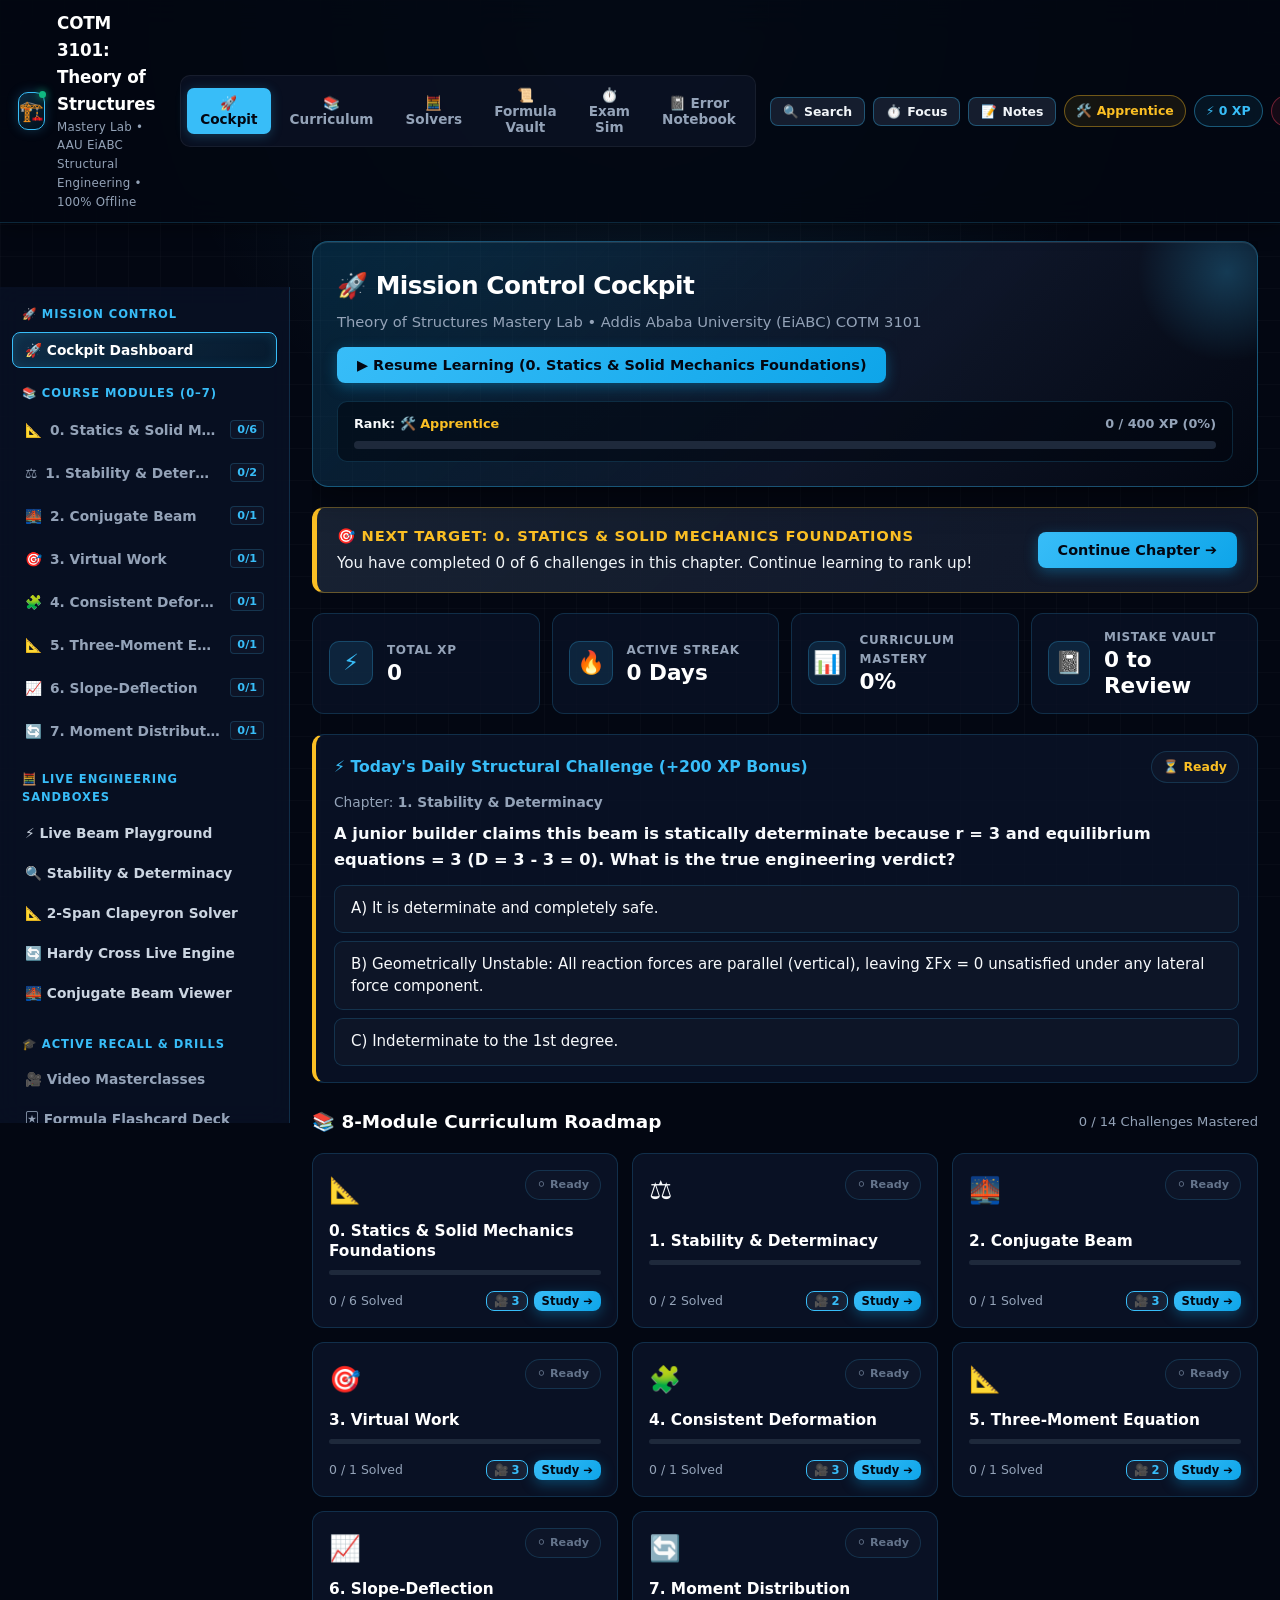
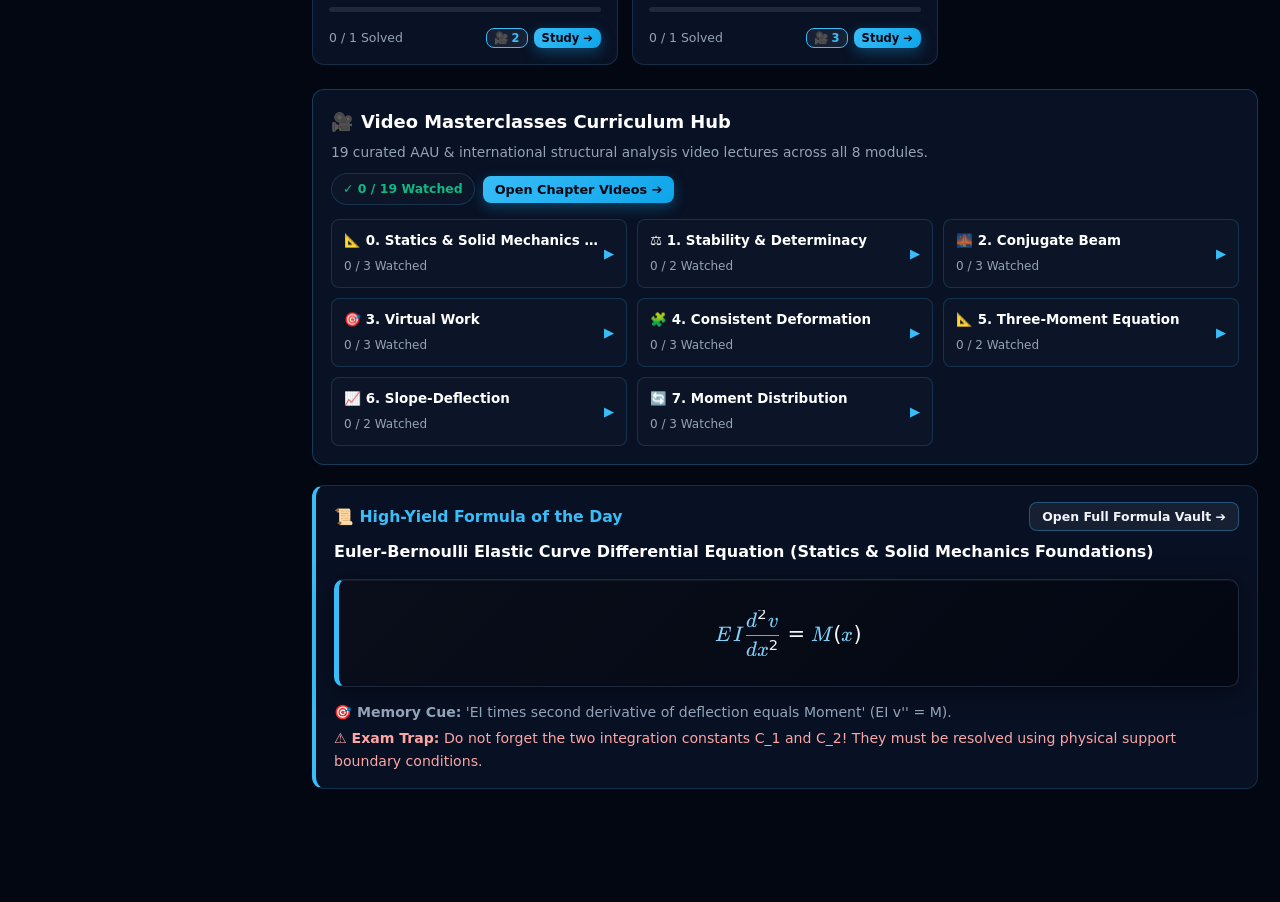
==== commit c5fdffe2: "feat: Optimize contextual links, dashboard video hub, and pedagogical navigation" ====
--- a/index.html
+++ b/index.html
@@ -42,6 +42,7 @@
       <div class="stat-pill pill-xp" id="xpBadge">⚡ 0 XP</div>
       <div class="stat-pill pill-streak" id="streakBadge">🔥 Streak: 0</div>
       <div class="stat-pill" id="masteryBadge">📊 0% Mastered</div>
+      <a href="https://github.com/dagiyosi-pixel/theory-of-structures-mastery-lab" target="_blank" rel="noopener noreferrer" class="hud-btn" style="text-decoration:none;" title="View GitHub Repository">⭐ <span class="hide-mobile">GitHub</span></a>
       <button class="hud-btn" onclick="exportStandaloneHTML()" title="Download single standalone HTML file for phone or offline PC">📲 <span class="hide-mobile">Save App</span></button>
       <button class="hud-btn reset-btn" onclick="resetProgress()" title="Reset Saved Progress">↺ <span class="hide-mobile">Reset</span></button>
     </div>
@@ -81,6 +82,9 @@
 
       <div class="sidebar-section-title" style="margin-top:24px;">🎓 ACTIVE RECALL & DRILLS</div>
       <div class="module-nav">
+        <button class="nav-item" onclick="openModuleVideos(currentModuleIdx)">
+          <span>🎥 Video Masterclasses</span>
+        </button>
         <button class="nav-item" onclick="switchAppView('atlas')">
           <span>🃏 Formula Flashcard Deck</span>
         </button>
--- a/styles.css
+++ b/styles.css
@@ -2116,6 +2116,46 @@
   }
 }
 
+/* Dashboard Video Masterclasses Hub & Context Links */
+.dashboard-video-hub {
+  background: rgba(11, 19, 41, 0.85);
+  border: 1px solid rgba(56, 189, 248, 0.25);
+  border-radius: 12px;
+  padding: 18px;
+  margin: 24px 0 20px;
+}
+
+.dashboard-video-chip {
+  background: rgba(15, 23, 42, 0.7);
+  border: 1px solid var(--border);
+  border-radius: 8px;
+  padding: 10px 12px;
+  display: flex;
+  justify-content: space-between;
+  align-items: center;
+  cursor: pointer;
+  transition: all 0.2s ease;
+}
+
+.dashboard-video-chip:hover {
+  border-color: var(--accent);
+  background: rgba(56, 189, 248, 0.08);
+  transform: translateY(-1px);
+}
+
+.solver-context-links {
+  display: flex;
+  justify-content: space-between;
+  align-items: center;
+  flex-wrap: wrap;
+  gap: 10px;
+  margin-top: 20px;
+  padding: 12px 16px;
+  background: rgba(15, 23, 42, 0.7);
+  border: 1px solid var(--border);
+  border-radius: 8px;
+}
+
 /* Print-Friendly Stylesheet */
 @media print {
   body {
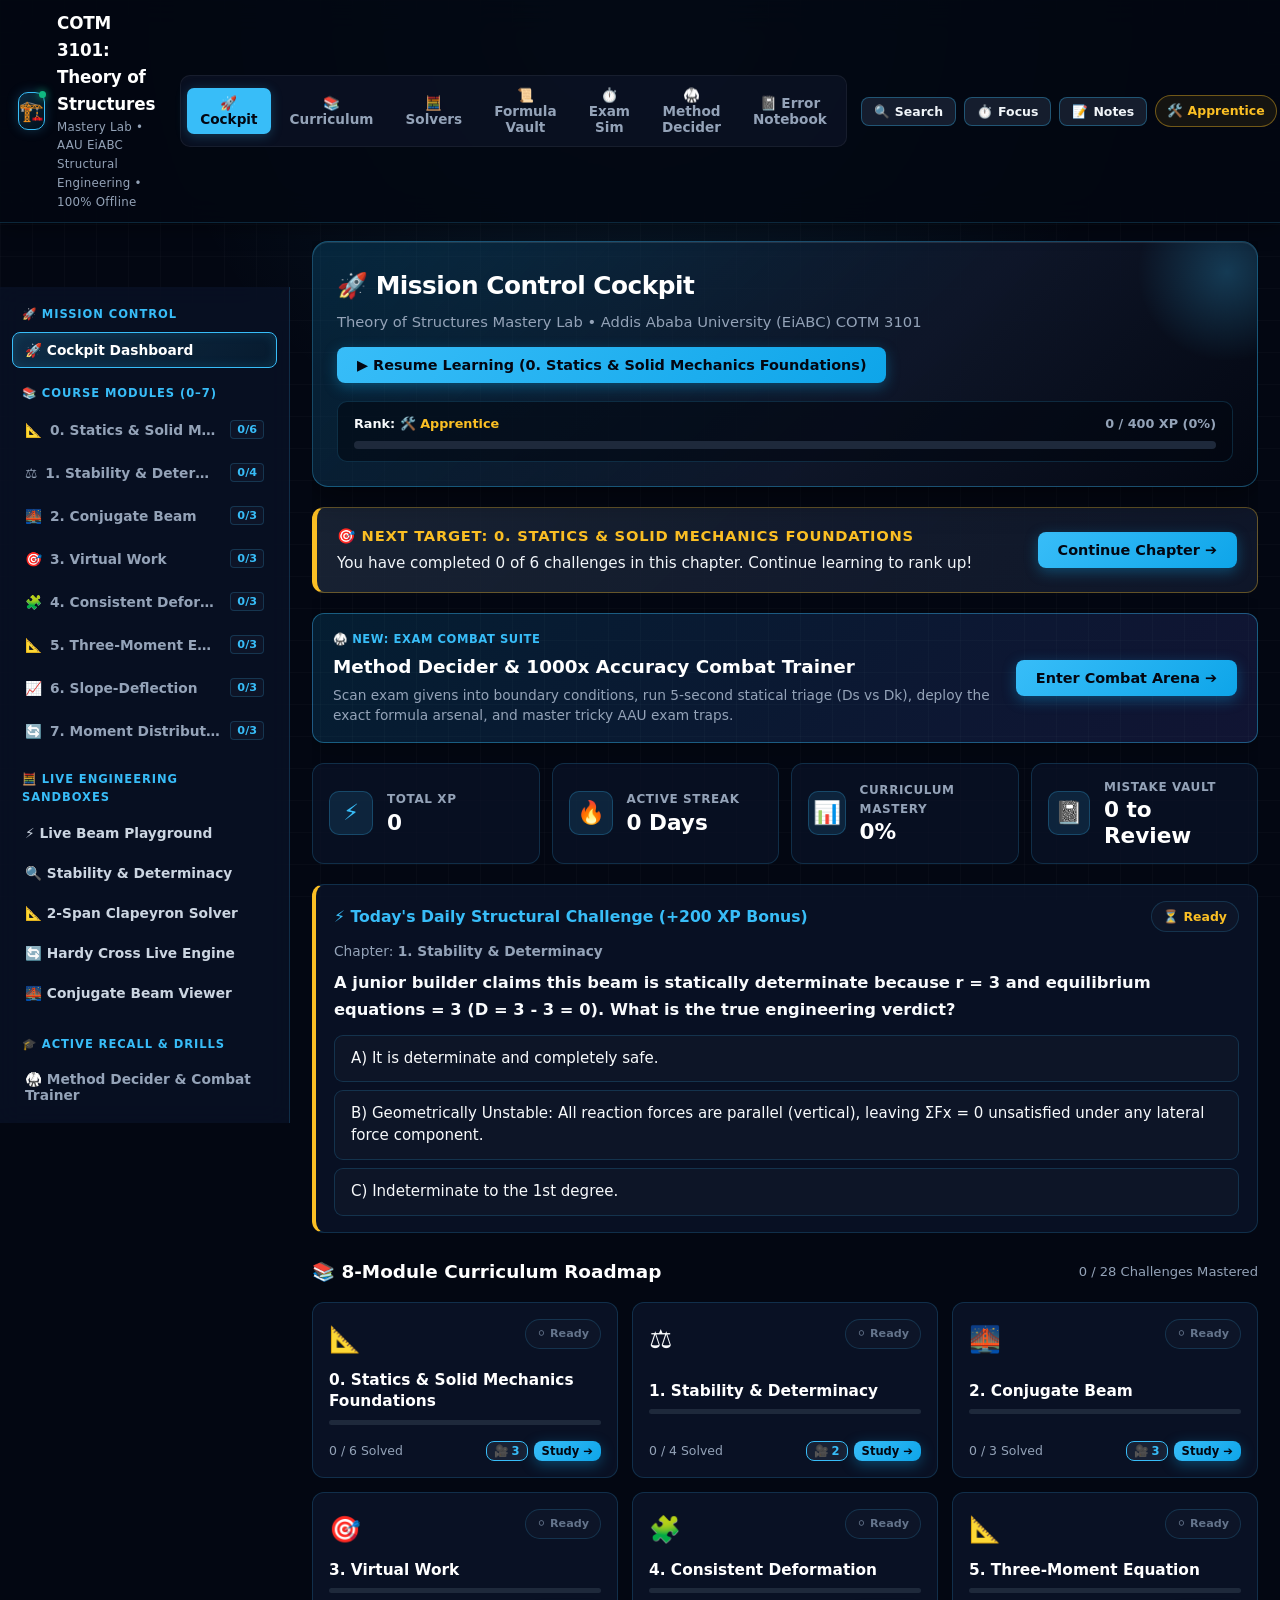
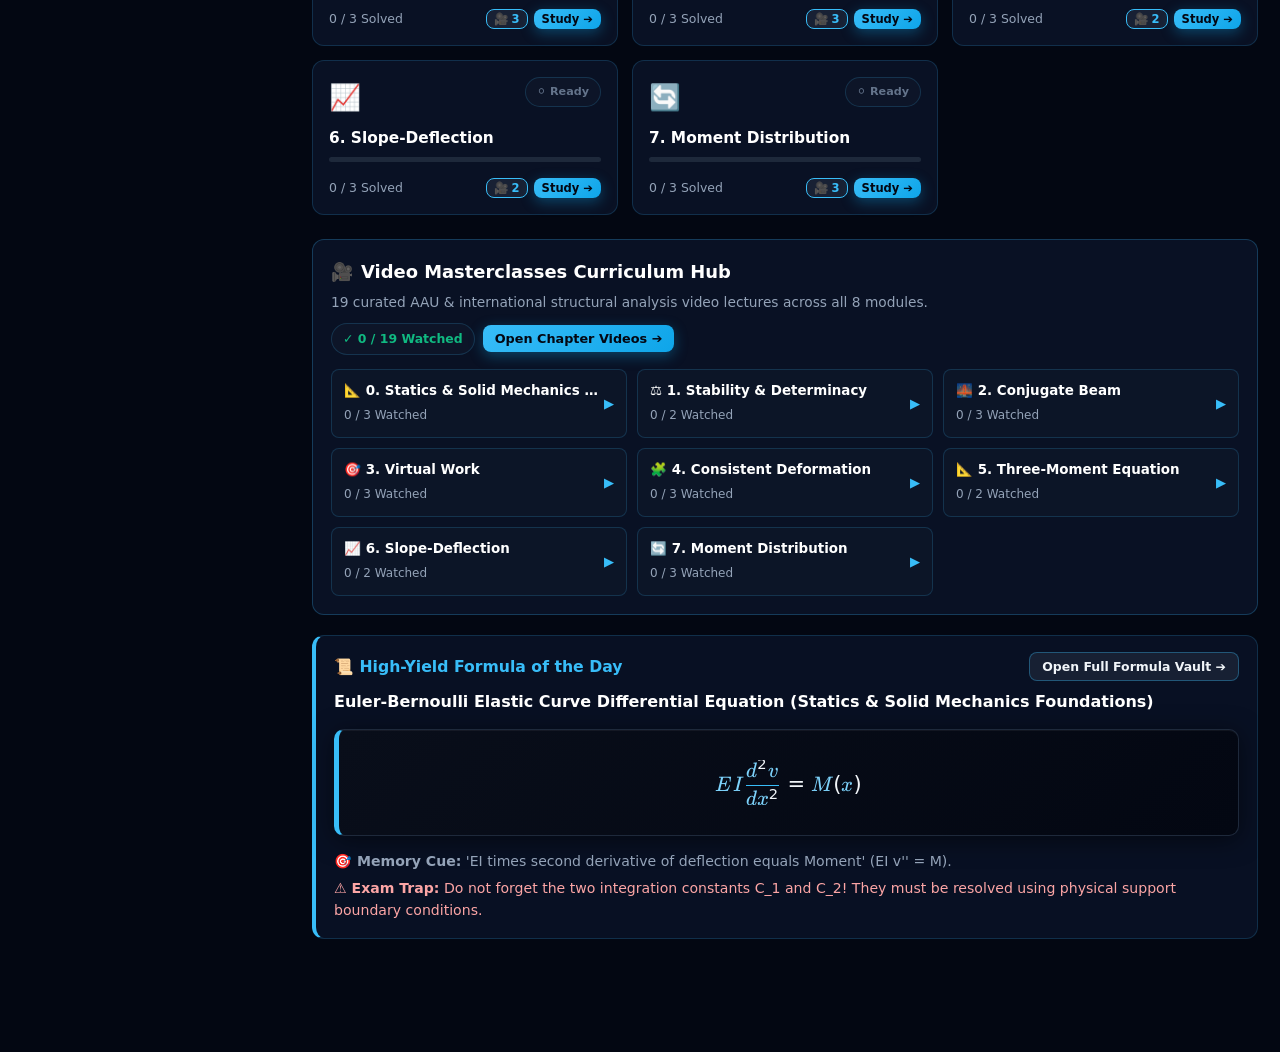
==== commit b5ea364b: "feat: Add interactive Method Decider, Givens Scanner, and Tactical Combat Arena for COTM 3101" ====
--- a/index.html
+++ b/index.html
@@ -31,6 +31,7 @@
       <button class="top-nav-btn" data-view="solvers" onclick="switchAppView('solvers')">🧮 Solvers</button>
       <button class="top-nav-btn" data-view="atlas" onclick="switchAppView('atlas')">📜 Formula Vault</button>
       <button class="top-nav-btn" data-view="exam" onclick="switchAppView('exam')">⏱️ Exam Sim</button>
+      <button class="top-nav-btn" data-view="trainer" onclick="switchAppView('trainer')">🥋 Method Decider</button>
       <button class="top-nav-btn" data-view="errors" onclick="switchAppView('errors')">📓 Error Notebook</button>
     </nav>
 
@@ -82,6 +83,9 @@
 
       <div class="sidebar-section-title" style="margin-top:24px;">🎓 ACTIVE RECALL & DRILLS</div>
       <div class="module-nav">
+        <button class="nav-item" id="sidebarTrainerBtn" onclick="switchAppView('trainer')">
+          <span>🥋 Method Decider & Combat Trainer</span>
+        </button>
         <button class="nav-item" onclick="openModuleVideos(currentModuleIdx)">
           <span>🎥 Video Masterclasses</span>
         </button>
@@ -135,6 +139,10 @@
     <button class="mob-nav-btn" data-view="module" onclick="switchAppView('module')">
       <span class="mob-icon">📚</span>
       <span>Modules</span>
+    </button>
+    <button class="mob-nav-btn" data-view="trainer" onclick="switchAppView('trainer')">
+      <span class="mob-icon">🥋</span>
+      <span>Decider</span>
     </button>
     <button class="mob-nav-btn" data-view="solvers" onclick="switchAppView('solvers')">
       <span class="mob-icon">🧮</span>
--- a/styles.css
+++ b/styles.css
@@ -2156,6 +2156,59 @@
   border-radius: 8px;
 }
 
+/* Master Problem-Solving Protocol */
+.master-protocol-card {
+  background: rgba(15, 23, 42, 0.9);
+  border: 1px solid rgba(56, 189, 248, 0.3);
+  border-radius: 12px;
+  padding: 18px 20px;
+  margin: 18px 0;
+  box-shadow: 0 4px 20px rgba(0, 0, 0, 0.35);
+}
+
+.protocol-header {
+  display: flex;
+  justify-content: space-between;
+  align-items: center;
+  flex-wrap: wrap;
+  gap: 10px;
+  margin-bottom: 14px;
+}
+
+.protocol-step-box {
+  background: rgba(11, 19, 41, 0.7);
+  border-left: 3px solid var(--accent);
+  border-radius: 6px;
+  padding: 12px 14px;
+  margin-bottom: 10px;
+}
+
+.protocol-step-box h4 {
+  margin: 0 0 6px;
+  font-size: 0.95rem;
+  color: #fff;
+  display: flex;
+  align-items: center;
+  gap: 6px;
+}
+
+.protocol-step-box p {
+  margin: 0;
+  font-size: 0.88rem;
+  color: var(--text-muted);
+  line-height: 1.5;
+}
+
+.protocol-check-label {
+  display: flex;
+  align-items: flex-start;
+  gap: 10px;
+  cursor: pointer;
+  font-size: 0.88rem;
+  margin-top: 8px;
+  color: var(--text-main);
+}
+
 /* Print-Friendly Stylesheet */
 @media print {
   body {
@@ -2183,3 +2236,374 @@
     color: #000 !important;
   }
 }
+
+
+/* =========================================================================
+   🥋 METHOD DECIDER & TACTICAL COMBAT TRAINER STYLES
+   ========================================================================= */
+
+.trainer-main-card {
+  background: rgba(11, 19, 41, 0.95);
+  border: 1px solid rgba(56, 189, 248, 0.25);
+  box-shadow: 0 8px 32px rgba(0, 0, 0, 0.45);
+}
+
+.trainer-header {
+  display: flex;
+  justify-content: space-between;
+  align-items: flex-start;
+  flex-wrap: wrap;
+  gap: 14px;
+  padding-bottom: 16px;
+  border-bottom: 1px solid var(--border);
+  margin-bottom: 16px;
+}
+
+.trainer-header-stats {
+  display: flex;
+  gap: 8px;
+  flex-wrap: wrap;
+}
+
+/* Trainer Sub-Tabs Navigation */
+.trainer-tabs-bar {
+  display: flex;
+  gap: 8px;
+  overflow-x: auto;
+  padding-bottom: 8px;
+  margin-bottom: 18px;
+  border-bottom: 1px solid rgba(255, 255, 255, 0.08);
+  -webkit-overflow-scrolling: touch;
+}
+
+.trainer-tab-btn {
+  background: rgba(15, 23, 42, 0.8);
+  border: 1px solid var(--border);
+  color: var(--text-muted);
+  padding: 8px 14px;
+  border-radius: 8px;
+  font-size: 0.88rem;
+  font-weight: 600;
+  cursor: pointer;
+  white-space: nowrap;
+  transition: all 0.2s ease;
+  display: flex;
+  align-items: center;
+  gap: 6px;
+}
+
+.trainer-tab-btn:hover {
+  color: #fff;
+  border-color: rgba(56, 189, 248, 0.4);
+  background: rgba(30, 41, 59, 0.9);
+}
+
+.trainer-tab-btn.active {
+  background: rgba(56, 189, 248, 0.15);
+  color: var(--accent);
+  border-color: var(--accent);
+  box-shadow: 0 0 12px rgba(56, 189, 248, 0.25);
+}
+
+/* Cockpit CTA Banner */
+.trainer-cta-banner {
+  background: linear-gradient(135deg, rgba(14, 165, 233, 0.15), rgba(99, 102, 241, 0.15));
+  border: 1px solid rgba(56, 189, 248, 0.4);
+  border-radius: 12px;
+  padding: 16px 20px;
+  margin-bottom: 20px;
+  display: flex;
+  justify-content: space-between;
+  align-items: center;
+  flex-wrap: wrap;
+  gap: 16px;
+  cursor: pointer;
+  transition: all 0.25s ease;
+  box-shadow: 0 4px 20px rgba(0, 0, 0, 0.3);
+}
+
+.trainer-cta-banner:hover {
+  transform: translateY(-2px);
+  border-color: var(--accent);
+  box-shadow: 0 6px 24px rgba(56, 189, 248, 0.25);
+}
+
+.trainer-cta-content {
+  flex: 1;
+  min-width: 260px;
+}
+
+.trainer-cta-badge {
+  font-size: 0.72rem;
+  font-weight: 700;
+  text-transform: uppercase;
+  color: var(--accent);
+  letter-spacing: 0.05em;
+  margin-bottom: 4px;
+}
+
+.trainer-cta-content h3 {
+  margin: 0 0 4px;
+  font-size: 1.15rem;
+  color: #fff;
+}
+
+.trainer-cta-content p {
+  margin: 0;
+  font-size: 0.86rem;
+  color: var(--text-muted);
+  line-height: 1.45;
+}
+
+/* Statical Triage Grid */
+.triage-grid {
+  display: grid;
+  grid-template-columns: 1fr 1.25fr;
+  gap: 20px;
+}
+
+@media (max-width: 860px) {
+  .triage-grid {
+    grid-template-columns: 1fr;
+  }
+}
+
+.triage-control-card {
+  background: rgba(15, 23, 42, 0.7);
+  border: 1px solid var(--border);
+  border-radius: 10px;
+  padding: 16px;
+}
+
+.control-label {
+  display: block;
+  font-size: 0.82rem;
+  font-weight: 600;
+  color: var(--text-muted);
+  text-transform: uppercase;
+  letter-spacing: 0.04em;
+  margin-bottom: 6px;
+}
+
+.triage-select {
+  width: 100%;
+  background: rgba(3, 7, 18, 0.8);
+  border: 1px solid var(--border);
+  color: #fff;
+  padding: 10px 12px;
+  border-radius: 8px;
+  font-size: 0.9rem;
+  outline: none;
+  transition: border-color 0.2s ease;
+}
+
+.triage-select:focus {
+  border-color: var(--accent);
+}
+
+.triage-chip-group {
+  display: flex;
+  flex-wrap: wrap;
+  gap: 8px;
+}
+
+.triage-chip {
+  background: rgba(15, 23, 42, 0.9);
+  border: 1px solid var(--border);
+  color: var(--text-muted);
+  padding: 6px 12px;
+  border-radius: 6px;
+  font-size: 0.82rem;
+  cursor: pointer;
+  transition: all 0.2s ease;
+  display: inline-flex;
+  align-items: center;
+  gap: 4px;
+}
+
+.triage-chip:hover {
+  border-color: rgba(56, 189, 248, 0.4);
+  color: #fff;
+}
+
+.triage-chip.active {
+  background: rgba(56, 189, 248, 0.15);
+  border-color: var(--accent);
+  color: var(--accent);
+  font-weight: 600;
+}
+
+.triage-chip.modifier-active {
+  background: rgba(16, 185, 129, 0.15);
+  border-color: var(--success);
+  color: #a7f3d0;
+}
+
+.triage-result-card {
+  background: rgba(15, 23, 42, 0.85);
+  border: 1px solid rgba(56, 189, 248, 0.3);
+  border-radius: 10px;
+  padding: 18px;
+  box-shadow: 0 4px 20px rgba(0, 0, 0, 0.3);
+}
+
+.triage-stat-row {
+  display: grid;
+  grid-template-columns: 1fr 1fr;
+  gap: 12px;
+  margin-bottom: 12px;
+}
+
+.triage-stat-box {
+  background: rgba(3, 7, 18, 0.6);
+  border: 1px solid var(--border);
+  border-radius: 8px;
+  padding: 10px 12px;
+}
+
+.triage-stat-label {
+  display: block;
+  font-size: 0.72rem;
+  color: var(--text-dim);
+  text-transform: uppercase;
+  letter-spacing: 0.04em;
+  margin-bottom: 2px;
+}
+
+.triage-stat-value {
+  font-size: 0.95rem;
+  font-weight: 700;
+  color: #fff;
+}
+
+/* Givens Scanner & Decoder Grid */
+.givens-filter-bar {
+  display: flex;
+  gap: 8px;
+  overflow-x: auto;
+  padding-bottom: 8px;
+  margin-bottom: 16px;
+  -webkit-overflow-scrolling: touch;
+}
+
+.givens-grid {
+  display: grid;
+  grid-template-columns: repeat(auto-fill, minmax(320px, 1fr));
+  gap: 16px;
+}
+
+.givens-card {
+  background: rgba(15, 23, 42, 0.8);
+  border: 1px solid var(--border);
+  border-radius: 10px;
+  padding: 16px;
+  transition: all 0.2s ease;
+  display: flex;
+  flex-direction: column;
+}
+
+.givens-card:hover {
+  border-color: rgba(56, 189, 248, 0.35);
+  box-shadow: 0 4px 16px rgba(0, 0, 0, 0.3);
+}
+
+.exam-phrase-quote {
+  background: rgba(3, 7, 18, 0.6);
+  border-left: 3px solid var(--gold);
+  border-radius: 4px;
+  padding: 8px 10px;
+  font-size: 0.84rem;
+  color: var(--text-main);
+  font-style: italic;
+  margin-bottom: 8px;
+}
+
+/* Scenario Combat Arena */
+.scenario-nav-bar {
+  display: flex;
+  gap: 8px;
+  overflow-x: auto;
+  padding-bottom: 8px;
+  margin-bottom: 16px;
+  -webkit-overflow-scrolling: touch;
+}
+
+.scenario-nav-btn {
+  background: rgba(15, 23, 42, 0.8);
+  border: 1px solid var(--border);
+  border-radius: 8px;
+  padding: 8px 12px;
+  color: var(--text-muted);
+  font-size: 0.84rem;
+  font-weight: 600;
+  cursor: pointer;
+  white-space: nowrap;
+  display: flex;
+  align-items: center;
+  gap: 8px;
+  transition: all 0.2s ease;
+}
+
+.scenario-nav-btn:hover {
+  border-color: rgba(56, 189, 248, 0.4);
+  color: #fff;
+}
+
+.scenario-nav-btn.active {
+  background: rgba(56, 189, 248, 0.15);
+  border-color: var(--accent);
+  color: var(--accent);
+}
+
+.scenario-status-badge {
+  font-size: 0.72rem;
+  padding: 2px 6px;
+  border-radius: 4px;
+  background: rgba(255, 255, 255, 0.08);
+}
+
+.scenario-status-badge.badge-done {
+  background: rgba(16, 185, 129, 0.2);
+  color: var(--success);
+}
+
+.scenario-dossier-card {
+  background: rgba(15, 23, 42, 0.85);
+  border: 1px solid var(--border);
+  border-radius: 12px;
+  padding: 18px;
+}
+
+.combat-accordion {
+  background: rgba(11, 19, 41, 0.7);
+  border: 1px solid var(--border);
+  border-radius: 8px;
+  overflow: hidden;
+}
+
+.combat-summary {
+  padding: 10px 14px;
+  cursor: pointer;
+  font-weight: 600;
+  font-size: 0.9rem;
+  color: #fff;
+  background: rgba(15, 23, 42, 0.8);
+  outline: none;
+  user-select: none;
+}
+
+.combat-summary:hover {
+  color: var(--accent);
+}
+
+.combat-body {
+  padding: 12px 14px;
+  border-top: 1px solid var(--border);
+}
+
+.scenario-challenge-box {
+  background: rgba(11, 19, 41, 0.8);
+  border: 1px solid var(--border);
+  border-radius: 8px;
+  padding: 14px;
+}
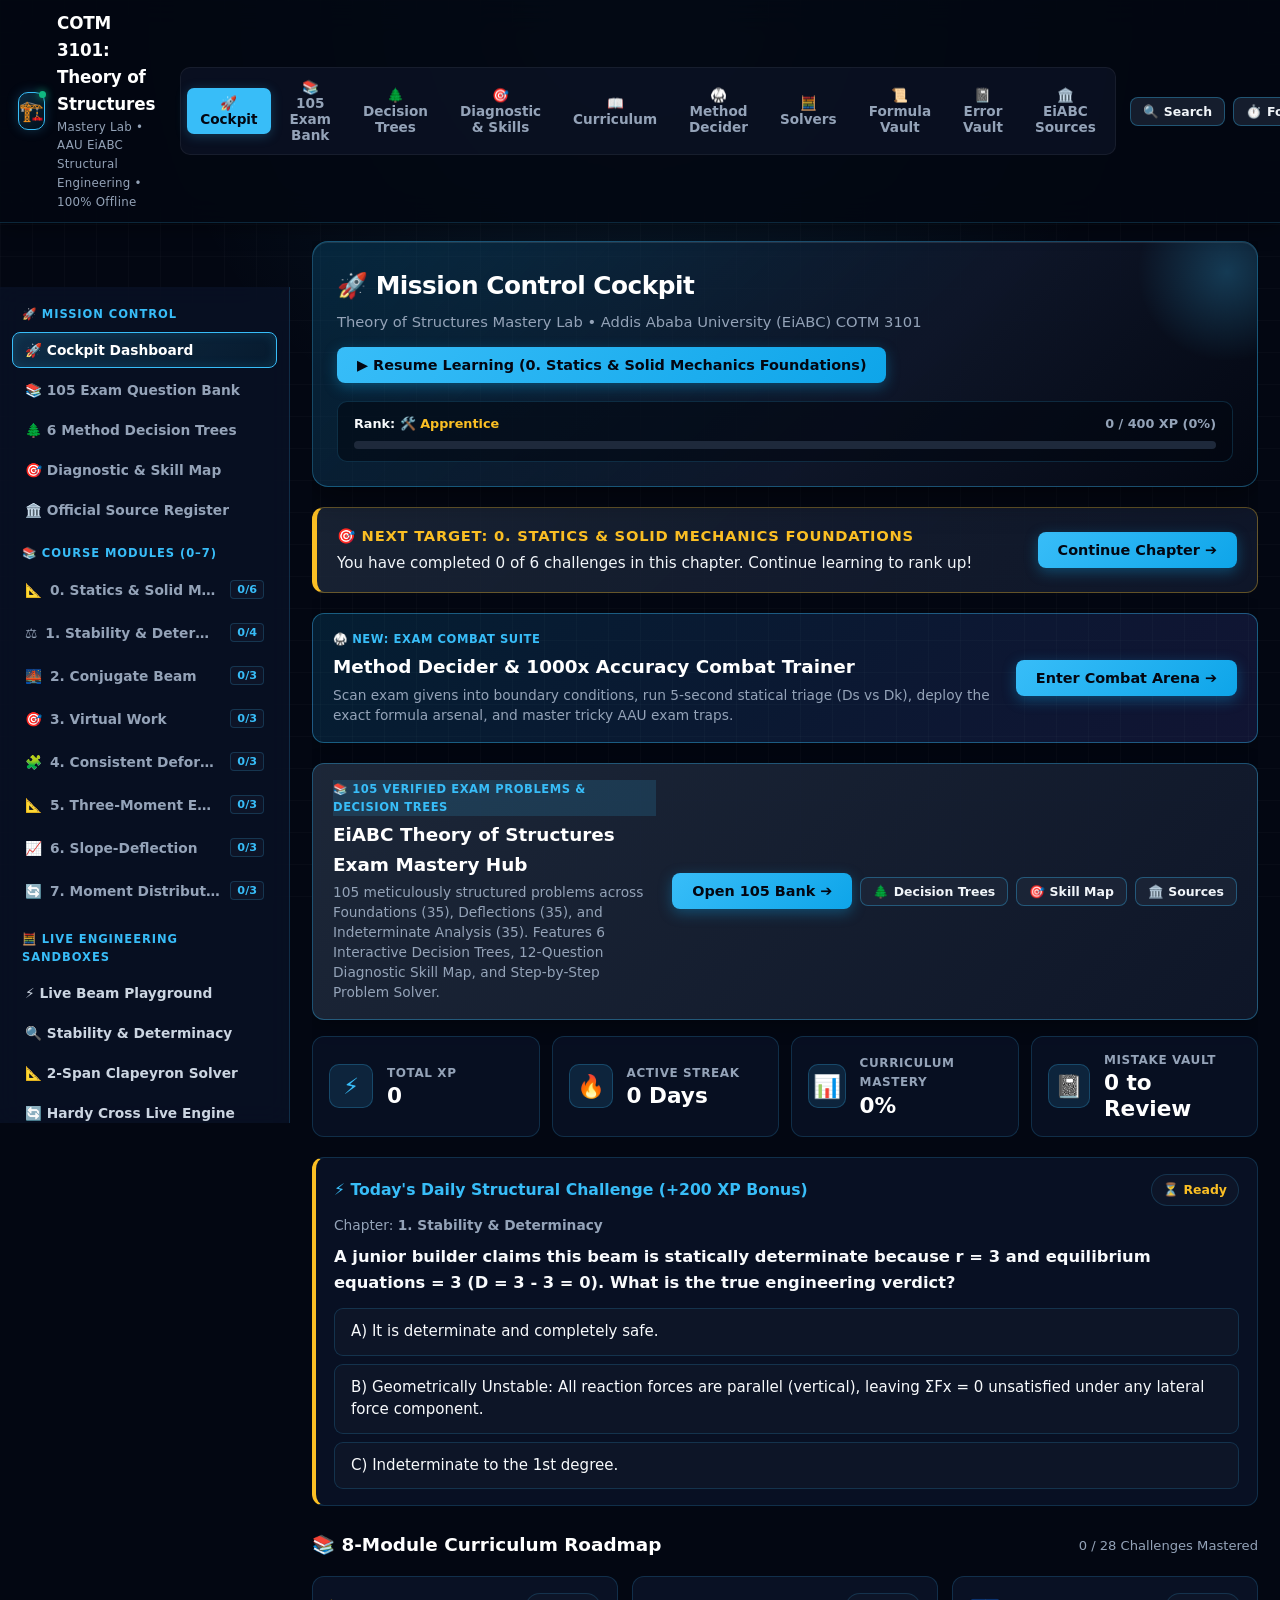
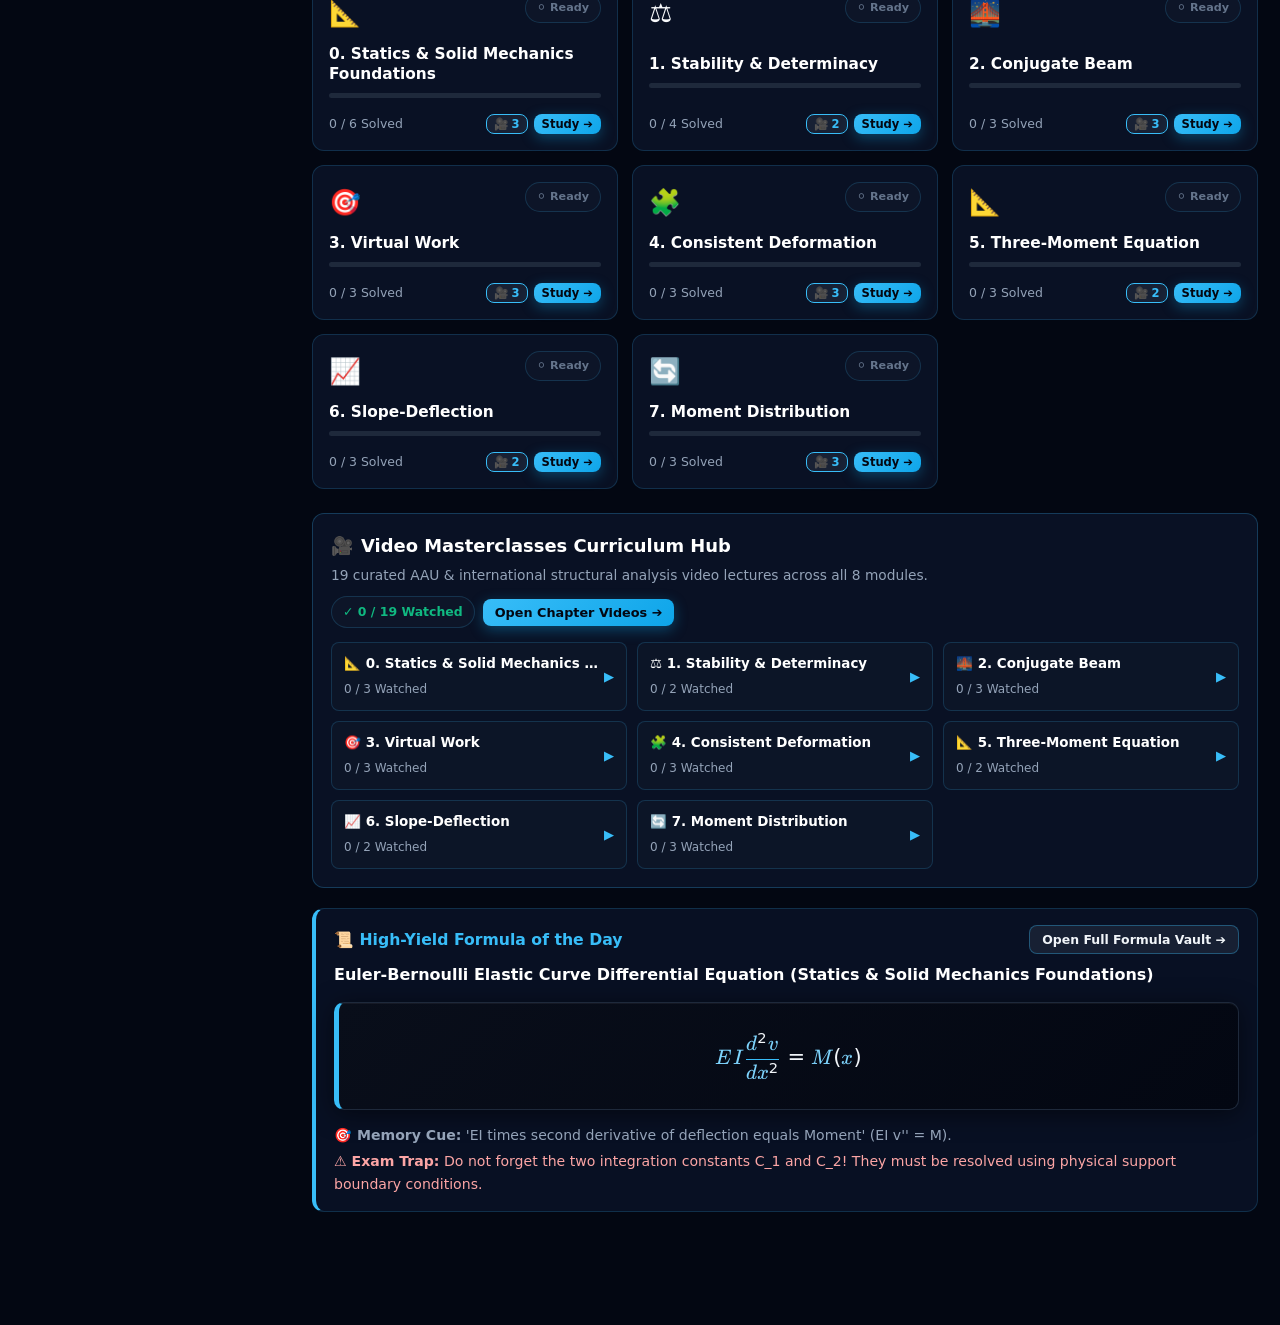
==== commit fb4aeb47: "feat(mastery): complete 105 verified question bank, 6 decision trees, diagnostic skill map, and solv" ====
--- a/index.html
+++ b/index.html
@@ -27,12 +27,15 @@
     <!-- Primary View Switcher (Desktop & Tablet) -->
     <nav class="top-nav-bar">
       <button class="top-nav-btn active" data-view="dashboard" onclick="switchAppView('dashboard')">🚀 Cockpit</button>
-      <button class="top-nav-btn" data-view="module" onclick="switchAppView('module')">📚 Curriculum</button>
+      <button class="top-nav-btn" data-view="bank" onclick="switchAppView('bank')">📚 105 Exam Bank</button>
+      <button class="top-nav-btn" data-view="trees" onclick="switchAppView('trees')">🌲 Decision Trees</button>
+      <button class="top-nav-btn" data-view="diagnostic" onclick="switchAppView('diagnostic')">🎯 Diagnostic & Skills</button>
+      <button class="top-nav-btn" data-view="module" onclick="switchAppView('module')">📖 Curriculum</button>
+      <button class="top-nav-btn" data-view="trainer" onclick="switchAppView('trainer')">🥋 Method Decider</button>
       <button class="top-nav-btn" data-view="solvers" onclick="switchAppView('solvers')">🧮 Solvers</button>
       <button class="top-nav-btn" data-view="atlas" onclick="switchAppView('atlas')">📜 Formula Vault</button>
-      <button class="top-nav-btn" data-view="exam" onclick="switchAppView('exam')">⏱️ Exam Sim</button>
-      <button class="top-nav-btn" data-view="trainer" onclick="switchAppView('trainer')">🥋 Method Decider</button>
-      <button class="top-nav-btn" data-view="errors" onclick="switchAppView('errors')">📓 Error Notebook</button>
+      <button class="top-nav-btn" data-view="errors" onclick="switchAppView('errors')">📓 Error Vault</button>
+      <button class="top-nav-btn" data-view="sources" onclick="switchAppView('sources')">🏛️ EiABC Sources</button>
     </nav>
 
     <div class="hud-stats">
@@ -57,6 +60,18 @@
         <button class="nav-item" id="sidebarCockpitBtn" onclick="switchAppView('dashboard')">
           <span>🚀 Cockpit Dashboard</span>
         </button>
+        <button class="nav-item" onclick="switchAppView('bank')">
+          <span>📚 105 Exam Question Bank</span>
+        </button>
+        <button class="nav-item" onclick="switchAppView('trees')">
+          <span>🌲 6 Method Decision Trees</span>
+        </button>
+        <button class="nav-item" onclick="switchAppView('diagnostic')">
+          <span>🎯 Diagnostic & Skill Map</span>
+        </button>
+        <button class="nav-item" onclick="switchAppView('sources')">
+          <span>🏛️ Official Source Register</span>
+        </button>
       </div>
 
       <div class="sidebar-section-title">📚 COURSE MODULES (0–7)</div>
@@ -136,25 +151,25 @@
       <span class="mob-icon">🚀</span>
       <span>Cockpit</span>
     </button>
-    <button class="mob-nav-btn" data-view="module" onclick="switchAppView('module')">
+    <button class="mob-nav-btn" data-view="bank" onclick="switchAppView('bank')">
       <span class="mob-icon">📚</span>
-      <span>Modules</span>
+      <span>105 Bank</span>
+    </button>
+    <button class="mob-nav-btn" data-view="trees" onclick="switchAppView('trees')">
+      <span class="mob-icon">🌲</span>
+      <span>Trees</span>
     </button>
     <button class="mob-nav-btn" data-view="trainer" onclick="switchAppView('trainer')">
       <span class="mob-icon">🥋</span>
       <span>Decider</span>
     </button>
-    <button class="mob-nav-btn" data-view="solvers" onclick="switchAppView('solvers')">
-      <span class="mob-icon">🧮</span>
-      <span>Solvers</span>
+    <button class="mob-nav-btn" data-view="diagnostic" onclick="switchAppView('diagnostic')">
+      <span class="mob-icon">🎯</span>
+      <span>Skills</span>
     </button>
     <button class="mob-nav-btn" data-view="atlas" onclick="switchAppView('atlas')">
       <span class="mob-icon">📜</span>
       <span>Vault</span>
-    </button>
-    <button class="mob-nav-btn" data-view="exam" onclick="switchAppView('exam')">
-      <span class="mob-icon">⏱️</span>
-      <span>Exam</span>
     </button>
   </nav>
 
@@ -210,12 +225,16 @@
         <button class="hud-btn" onclick="closeVideoModal()" style="padding:4px 9px;" title="Close Player (Esc)">✕</button>
       </div>
       <div class="video-iframe-container">
-        <iframe id="videoIframe" src="" frameborder="0" allow="accelerometer; autoplay; clipboard-write; encrypted-media; gyroscope; picture-in-picture" allowfullscreen></iframe>
+        <iframe id="videoIframe" src="" frameborder="0" allow="accelerometer; autoplay; clipboard-write; encrypted-media; gyroscope; picture-in-picture; web-share" allowfullscreen></iframe>
+      </div>
+      <div id="videoEmbedFallbackNotice" style="padding:10px 14px; background:rgba(30, 41, 59, 0.7); border-top:1px solid var(--border); display:flex; justify-content:space-between; align-items:center; flex-wrap:wrap; gap:8px; font-size:0.82rem;">
+        <span style="color:var(--text-muted);">Having trouble loading in your browser?</span>
+        <a id="videoEmbedFallbackLink" href="#" target="_blank" rel="noopener noreferrer" style="color:var(--accent); font-weight:600; text-decoration:none;">▶ Watch Directly on YouTube App ↗</a>
       </div>
       <div class="video-modal-footer">
         <span style="font-size:0.78rem; color:var(--text-muted);">COTM 3101: Theory of Structures • Video Hub</span>
         <div style="display:flex; gap:8px; align-items:center; flex-wrap:wrap;">
-          <a id="videoModalExtBtn" href="#" target="_blank" class="hud-btn" style="text-decoration:none;">↗ Open on YouTube</a>
+          <a id="videoModalExtBtn" href="#" target="_blank" rel="noopener noreferrer" class="hud-btn" style="text-decoration:none;">↗ Open on YouTube</a>
           <button class="btn-primary" id="videoModalWatchBtn" onclick="toggleModalVideoWatched()" style="padding:6px 14px; font-size:0.8rem;">✓ Mark Watched (+50 XP)</button>
         </div>
       </div>
@@ -227,6 +246,7 @@
   <script src="visuals.js"></script>
   <script src="solvers.js"></script>
   <script src="data.js"></script>
+  <script src="question_bank.js"></script>
   <script src="app.js?v=6.0.2"></script>
 </body>
 </html>
--- a/styles.css
+++ b/styles.css
@@ -2607,3 +2607,782 @@
   border-radius: 8px;
   padding: 14px;
 }
+
+
+/* Mobile Solidification for Method Decider & Combat Trainer */
+@media (max-width: 600px) {
+  .trainer-main-card {
+    padding: 14px 10px;
+  }
+  .trainer-tabs-bar {
+    gap: 4px;
+    padding-bottom: 6px;
+  }
+  .trainer-tab-btn {
+    padding: 6px 10px;
+    font-size: 0.78rem;
+  }
+  .givens-grid {
+    grid-template-columns: 1fr;
+    gap: 12px;
+  }
+  .triage-stat-row {
+    grid-template-columns: 1fr;
+    gap: 8px;
+  }
+  .triage-chip {
+    padding: 5px 8px;
+    font-size: 0.78rem;
+  }
+  .scenario-dossier-card {
+    padding: 12px 10px;
+  }
+  .scenario-challenge-box {
+    padding: 10px;
+  }
+  .trainer-cta-banner {
+    padding: 12px 14px;
+    gap: 10px;
+  }
+}
+/* =========================================================================
+   QUESTION BANK, DECISION TREES, DIAGNOSTIC SKILL MAP & SOURCE REGISTER
+   ========================================================================= */
+
+/* Question Bank Hub */
+.qb-hub-container {
+  display: flex;
+  flex-direction: column;
+  gap: 16px;
+  max-width: 1200px;
+  margin: 0 auto;
+}
+
+.qb-banner {
+  background: linear-gradient(135deg, rgba(15, 23, 42, 0.95), rgba(30, 41, 59, 0.85));
+  border: 1px solid var(--border-light);
+  border-radius: 12px;
+  padding: 16px 20px;
+  display: flex;
+  justify-content: space-between;
+  align-items: center;
+  flex-wrap: wrap;
+  gap: 14px;
+  box-shadow: 0 4px 20px rgba(0, 0, 0, 0.35);
+}
+
+.qb-banner-info h2 {
+  font-size: 1.3rem;
+  color: #fff;
+  font-weight: 700;
+  display: flex;
+  align-items: center;
+  gap: 8px;
+}
+
+.qb-banner-info p {
+  font-size: 0.85rem;
+  color: var(--text-muted);
+  margin-top: 4px;
+}
+
+.qb-stat-counters {
+  display: flex;
+  gap: 10px;
+  flex-wrap: wrap;
+}
+
+.qb-counter-pill {
+  background: rgba(9, 14, 29, 0.85);
+  border: 1px solid var(--border);
+  padding: 6px 12px;
+  border-radius: 8px;
+  font-size: 0.78rem;
+  color: var(--text-muted);
+}
+
+.qb-counter-pill strong {
+  color: var(--accent);
+  font-size: 0.92rem;
+  margin-left: 4px;
+}
+
+.qb-controls-bar {
+  background: var(--bg-card);
+  border: 1px solid var(--border);
+  border-radius: 10px;
+  padding: 12px 16px;
+  display: flex;
+  flex-direction: column;
+  gap: 12px;
+}
+
+.qb-search-row {
+  display: flex;
+  gap: 10px;
+  align-items: center;
+}
+
+.qb-search-input {
+  flex: 1;
+  background: var(--bg-input);
+  border: 1px solid var(--border);
+  border-radius: 8px;
+  padding: 8px 14px;
+  color: #fff;
+  font-size: 0.85rem;
+  outline: none;
+  transition: border-color 0.2s;
+}
+
+.qb-search-input:focus {
+  border-color: var(--accent);
+  box-shadow: 0 0 10px var(--accent-glow);
+}
+
+.qb-filter-group {
+  display: flex;
+  align-items: center;
+  gap: 8px;
+  flex-wrap: wrap;
+}
+
+.qb-filter-label {
+  font-size: 0.75rem;
+  font-weight: 600;
+  color: var(--text-dim);
+  text-transform: uppercase;
+  letter-spacing: 0.5px;
+  margin-right: 4px;
+}
+
+.qb-filter-pill {
+  background: rgba(15, 23, 42, 0.6);
+  border: 1px solid var(--border);
+  color: var(--text-muted);
+  padding: 4px 10px;
+  border-radius: 6px;
+  font-size: 0.78rem;
+  cursor: pointer;
+  transition: all 0.15s ease;
+  user-select: none;
+}
+
+.qb-filter-pill:hover {
+  background: var(--accent-dim);
+  color: #fff;
+  border-color: var(--border-light);
+}
+
+.qb-filter-pill.active {
+  background: var(--accent);
+  color: #030712;
+  font-weight: 700;
+  border-color: var(--accent);
+  box-shadow: 0 0 12px var(--accent-glow);
+}
+
+/* Question Grid */
+.qb-grid {
+  display: grid;
+  grid-template-columns: repeat(auto-fill, minmax(330px, 1fr));
+  gap: 14px;
+}
+
+.qb-card {
+  background: var(--bg-card);
+  border: 1px solid var(--border);
+  border-radius: 10px;
+  padding: 14px 16px;
+  display: flex;
+  flex-direction: column;
+  justify-content: space-between;
+  gap: 10px;
+  transition: transform 0.2s ease, border-color 0.2s ease, box-shadow 0.2s ease;
+  position: relative;
+  overflow: hidden;
+}
+
+.qb-card:hover {
+  border-color: var(--border-focus);
+  transform: translateY(-2px);
+  box-shadow: 0 6px 20px rgba(0, 0, 0, 0.4);
+}
+
+.qb-card.is-solved {
+  border-left: 3px solid var(--success);
+}
+
+.qb-card-header {
+  display: flex;
+  justify-content: space-between;
+  align-items: center;
+  gap: 8px;
+}
+
+.qb-id-badge {
+  font-family: var(--font-mono);
+  font-size: 0.72rem;
+  background: rgba(56, 189, 248, 0.12);
+  color: var(--accent);
+  border: 1px solid rgba(56, 189, 248, 0.25);
+  padding: 2px 7px;
+  border-radius: 4px;
+  font-weight: 600;
+}
+
+.qb-subject-tag {
+  font-size: 0.7rem;
+  padding: 2px 6px;
+  border-radius: 4px;
+  font-weight: 600;
+  text-transform: uppercase;
+}
+
+.qb-tag-foundations { background: rgba(59, 130, 246, 0.15); color: #60a5fa; border: 1px solid rgba(59, 130, 246, 0.3); }
+.qb-tag-deflections { background: rgba(16, 185, 129, 0.15); color: #34d399; border: 1px solid rgba(16, 185, 129, 0.3); }
+.qb-tag-indeterminate { background: rgba(245, 158, 11, 0.15); color: #fbbf24; border: 1px solid rgba(245, 158, 11, 0.3); }
+
+.qb-topic-title {
+  font-size: 0.82rem;
+  color: #fff;
+  font-weight: 600;
+  line-height: 1.35;
+}
+
+.qb-problem-snippet {
+  font-size: 0.78rem;
+  color: var(--text-muted);
+  line-height: 1.45;
+  display: -webkit-box;
+  -webkit-line-clamp: 3;
+  -webkit-box-orient: vertical;
+  overflow: hidden;
+}
+
+.qb-card-meta {
+  display: flex;
+  justify-content: space-between;
+  align-items: center;
+  font-size: 0.72rem;
+  color: var(--text-dim);
+  border-top: 1px solid rgba(255, 255, 255, 0.06);
+  padding-top: 8px;
+}
+
+.qb-difficulty-stars {
+  color: var(--gold);
+  letter-spacing: 1px;
+}
+
+.qb-solve-btn {
+  background: var(--accent-dim);
+  border: 1px solid var(--border);
+  color: var(--accent);
+  padding: 6px 12px;
+  border-radius: 6px;
+  font-size: 0.76rem;
+  font-weight: 600;
+  cursor: pointer;
+  transition: all 0.15s;
+}
+
+.qb-solve-btn:hover {
+  background: var(--accent);
+  color: #030712;
+  box-shadow: 0 0 10px var(--accent-glow);
+}
+
+/* Interactive Problem Workspace ("Solve-Any-Problem Protocol") */
+.solver-container {
+  display: flex;
+  flex-direction: column;
+  gap: 16px;
+  max-width: 1000px;
+  margin: 0 auto;
+}
+
+.solver-nav-header {
+  display: flex;
+  justify-content: space-between;
+  align-items: center;
+  gap: 12px;
+  flex-wrap: wrap;
+}
+
+.solver-back-btn {
+  background: rgba(15, 23, 42, 0.7);
+  border: 1px solid var(--border);
+  color: var(--text-muted);
+  padding: 6px 12px;
+  border-radius: 6px;
+  font-size: 0.8rem;
+  cursor: pointer;
+  transition: all 0.15s;
+}
+
+.solver-back-btn:hover {
+  color: #fff;
+  border-color: var(--border-light);
+}
+
+.solver-meta-card {
+  background: var(--bg-card);
+  border: 1px solid var(--border-light);
+  border-radius: 12px;
+  padding: 18px 20px;
+  display: flex;
+  flex-direction: column;
+  gap: 12px;
+  box-shadow: 0 4px 20px rgba(0, 0, 0, 0.35);
+}
+
+.solver-problem-text {
+  font-size: 0.95rem;
+  color: #fff;
+  line-height: 1.6;
+  background: rgba(9, 14, 29, 0.7);
+  padding: 14px 16px;
+  border-radius: 8px;
+  border-left: 3px solid var(--accent);
+}
+
+.solver-givens-grid {
+  display: grid;
+  grid-template-columns: repeat(auto-fill, minmax(200px, 1fr));
+  gap: 10px;
+}
+
+.solver-given-pill {
+  background: rgba(15, 23, 42, 0.7);
+  border: 1px solid var(--border);
+  border-radius: 6px;
+  padding: 6px 10px;
+  font-size: 0.78rem;
+  display: flex;
+  justify-content: space-between;
+  align-items: center;
+}
+
+.solver-given-pill span:first-child {
+  color: var(--text-muted);
+}
+
+.solver-given-pill span:last-child {
+  color: var(--accent);
+  font-family: var(--font-mono);
+  font-weight: 600;
+}
+
+/* Method Selector Challenge */
+.method-challenge-box {
+  background: linear-gradient(135deg, rgba(30, 41, 59, 0.9), rgba(15, 23, 42, 0.9));
+  border: 1px solid rgba(56, 189, 248, 0.35);
+  border-radius: 10px;
+  padding: 16px;
+  display: flex;
+  flex-direction: column;
+  gap: 12px;
+}
+
+.method-challenge-title {
+  font-size: 0.88rem;
+  color: #fff;
+  font-weight: 700;
+  display: flex;
+  align-items: center;
+  gap: 6px;
+}
+
+.method-options-list {
+  display: flex;
+  flex-direction: column;
+  gap: 8px;
+}
+
+.method-option-card {
+  background: rgba(9, 14, 29, 0.8);
+  border: 1px solid var(--border);
+  border-radius: 8px;
+  padding: 10px 14px;
+  cursor: pointer;
+  display: flex;
+  align-items: flex-start;
+  gap: 10px;
+  font-size: 0.82rem;
+  color: var(--text-muted);
+  transition: all 0.15s;
+}
+
+.method-option-card:hover {
+  background: var(--accent-dim);
+  color: #fff;
+  border-color: var(--border-light);
+}
+
+.method-option-card.selected-correct {
+  background: var(--success-dim);
+  border-color: var(--success);
+  color: #fff;
+}
+
+.method-option-card.selected-wrong {
+  background: var(--danger-dim);
+  border-color: var(--danger);
+  color: #fff;
+}
+
+.method-feedback-box {
+  background: rgba(9, 14, 29, 0.85);
+  border: 1px solid var(--border);
+  border-radius: 8px;
+  padding: 12px 14px;
+  font-size: 0.82rem;
+  line-height: 1.5;
+}
+
+/* Step-by-Step Solution Section */
+.solver-steps-section {
+  display: flex;
+  flex-direction: column;
+  gap: 10px;
+}
+
+.solver-step-card {
+  background: var(--bg-card);
+  border: 1px solid var(--border);
+  border-radius: 8px;
+  overflow: hidden;
+}
+
+.solver-step-header {
+  padding: 10px 14px;
+  background: rgba(30, 41, 59, 0.6);
+  font-size: 0.82rem;
+  font-weight: 600;
+  color: #fff;
+  display: flex;
+  justify-content: space-between;
+  align-items: center;
+  cursor: pointer;
+}
+
+.solver-step-body {
+  padding: 12px 16px;
+  font-size: 0.85rem;
+  color: var(--text-main);
+  line-height: 1.6;
+  border-top: 1px solid rgba(255, 255, 255, 0.05);
+}
+
+/* Answer Submission & Verification */
+.solver-answer-box {
+  background: var(--bg-card);
+  border: 1px solid var(--border);
+  border-radius: 10px;
+  padding: 14px 18px;
+  display: flex;
+  flex-direction: column;
+  gap: 10px;
+}
+
+.solver-answer-inputs {
+  display: flex;
+  gap: 10px;
+  align-items: center;
+  flex-wrap: wrap;
+}
+
+.solver-final-display {
+  background: rgba(16, 185, 129, 0.12);
+  border: 1px solid var(--success);
+  border-radius: 8px;
+  padding: 12px 16px;
+  font-size: 0.88rem;
+  color: #fff;
+  font-weight: 600;
+}
+
+/* Hint Ladder */
+.solver-hints-box {
+  background: var(--bg-card);
+  border: 1px solid var(--border);
+  border-radius: 10px;
+  padding: 14px 16px;
+  display: flex;
+  flex-direction: column;
+  gap: 10px;
+}
+
+.solver-hint-buttons {
+  display: flex;
+  gap: 8px;
+  flex-wrap: wrap;
+}
+
+.solver-hint-btn {
+  background: rgba(9, 14, 29, 0.7);
+  border: 1px solid var(--border);
+  color: var(--text-muted);
+  padding: 5px 10px;
+  border-radius: 6px;
+  font-size: 0.76rem;
+  cursor: pointer;
+  transition: all 0.15s;
+}
+
+.solver-hint-btn.active {
+  background: var(--gold-dim);
+  border-color: var(--gold);
+  color: var(--gold);
+  font-weight: 600;
+}
+
+.solver-hint-text {
+  background: rgba(9, 14, 29, 0.6);
+  border: 1px solid var(--border);
+  border-radius: 6px;
+  padding: 10px 12px;
+  font-size: 0.82rem;
+  color: var(--text-main);
+  line-height: 1.5;
+}
+
+/* Error Logger Card */
+.solver-error-logger {
+  background: rgba(244, 63, 94, 0.08);
+  border: 1px solid rgba(244, 63, 94, 0.25);
+  border-radius: 10px;
+  padding: 14px 16px;
+  display: flex;
+  flex-direction: column;
+  gap: 10px;
+}
+
+/* Decision Trees View */
+.trees-container {
+  display: flex;
+  flex-direction: column;
+  gap: 16px;
+  max-width: 900px;
+  margin: 0 auto;
+}
+
+.tree-picker-grid {
+  display: grid;
+  grid-template-columns: repeat(auto-fill, minmax(260px, 1fr));
+  gap: 12px;
+}
+
+.tree-picker-card {
+  background: var(--bg-card);
+  border: 1px solid var(--border);
+  border-radius: 10px;
+  padding: 14px 16px;
+  cursor: pointer;
+  transition: all 0.2s;
+  display: flex;
+  flex-direction: column;
+  gap: 6px;
+}
+
+.tree-picker-card:hover, .tree-picker-card.active {
+  background: var(--accent-dim);
+  border-color: var(--accent);
+  box-shadow: 0 4px 16px var(--accent-glow);
+}
+
+.tree-picker-title {
+  font-size: 0.88rem;
+  font-weight: 700;
+  color: #fff;
+}
+
+.tree-picker-desc {
+  font-size: 0.76rem;
+  color: var(--text-muted);
+  line-height: 1.4;
+}
+
+.tree-active-node-box {
+  background: var(--bg-card);
+  border: 1px solid var(--border-light);
+  border-radius: 12px;
+  padding: 20px;
+  display: flex;
+  flex-direction: column;
+  gap: 14px;
+}
+
+.tree-breadcrumbs {
+  font-size: 0.72rem;
+  color: var(--text-dim);
+  display: flex;
+  gap: 6px;
+  flex-wrap: wrap;
+  align-items: center;
+}
+
+.tree-prompt {
+  font-size: 1.05rem;
+  color: #fff;
+  font-weight: 600;
+  line-height: 1.5;
+}
+
+.tree-options-list {
+  display: flex;
+  flex-direction: column;
+  gap: 10px;
+}
+
+.tree-option-btn {
+  background: rgba(15, 23, 42, 0.7);
+  border: 1px solid var(--border);
+  border-radius: 8px;
+  padding: 12px 16px;
+  text-align: left;
+  font-size: 0.84rem;
+  color: var(--text-main);
+  cursor: pointer;
+  transition: all 0.15s;
+  display: flex;
+  justify-content: space-between;
+  align-items: center;
+}
+
+.tree-option-btn:hover {
+  background: var(--accent-dim);
+  border-color: var(--accent);
+  color: #fff;
+  transform: translateX(4px);
+}
+
+.tree-recommendation-box {
+  background: linear-gradient(135deg, rgba(16, 185, 129, 0.15), rgba(15, 23, 42, 0.9));
+  border: 1px solid var(--success);
+  border-radius: 10px;
+  padding: 18px;
+  display: flex;
+  flex-direction: column;
+  gap: 12px;
+}
+
+/* Diagnostic & Skill Map View */
+.diag-container {
+  display: flex;
+  flex-direction: column;
+  gap: 16px;
+  max-width: 900px;
+  margin: 0 auto;
+}
+
+.diag-skill-map-card {
+  background: var(--bg-card);
+  border: 1px solid var(--border-light);
+  border-radius: 12px;
+  padding: 18px 20px;
+  display: flex;
+  flex-direction: column;
+  gap: 14px;
+}
+
+.skill-bar-row {
+  display: flex;
+  flex-direction: column;
+  gap: 4px;
+}
+
+.skill-bar-header {
+  display: flex;
+  justify-content: space-between;
+  font-size: 0.78rem;
+  color: var(--text-muted);
+}
+
+.skill-bar-track {
+  background: rgba(9, 14, 29, 0.8);
+  height: 8px;
+  border-radius: 4px;
+  overflow: hidden;
+  border: 1px solid rgba(255, 255, 255, 0.06);
+}
+
+.skill-bar-fill {
+  height: 100%;
+  border-radius: 4px;
+  transition: width 0.6s ease;
+}
+
+.fill-mastery { background: linear-gradient(90deg, #10b981, #06b6d4); }
+.fill-proficient { background: linear-gradient(90deg, #38bdf8, #60a5fa); }
+.fill-developing { background: linear-gradient(90deg, #fbbf24, #f59e0b); }
+.fill-attention { background: linear-gradient(90deg, #f43f5e, #e11d48); }
+
+/* Sources Register View */
+.sources-container {
+  display: flex;
+  flex-direction: column;
+  gap: 14px;
+  max-width: 1000px;
+  margin: 0 auto;
+}
+
+.source-card {
+  background: var(--bg-card);
+  border: 1px solid var(--border);
+  border-radius: 10px;
+  padding: 16px 18px;
+  display: flex;
+  flex-direction: column;
+  gap: 8px;
+}
+
+.source-header {
+  display: flex;
+  justify-content: space-between;
+  align-items: center;
+  flex-wrap: wrap;
+  gap: 8px;
+}
+
+.source-title {
+  font-size: 0.95rem;
+  font-weight: 700;
+  color: #fff;
+}
+
+.source-badge {
+  font-size: 0.72rem;
+  padding: 2px 8px;
+  border-radius: 4px;
+  font-weight: 600;
+  border: 1px solid var(--border);
+  background: var(--accent-dim);
+  color: var(--accent);
+}
+
+.source-meta-grid {
+  display: grid;
+  grid-template-columns: repeat(auto-fit, minmax(240px, 1fr));
+  gap: 8px;
+  font-size: 0.78rem;
+  color: var(--text-muted);
+}
+
+/* Mobile adjustments */
+@media (max-width: 768px) {
+  .qb-banner {
+    flex-direction: column;
+    align-items: flex-start;
+  }
+  .qb-grid {
+    grid-template-columns: 1fr;
+  }
+  .solver-givens-grid {
+    grid-template-columns: 1fr;
+  }
+  .tree-picker-grid {
+    grid-template-columns: 1fr;
+  }
+}
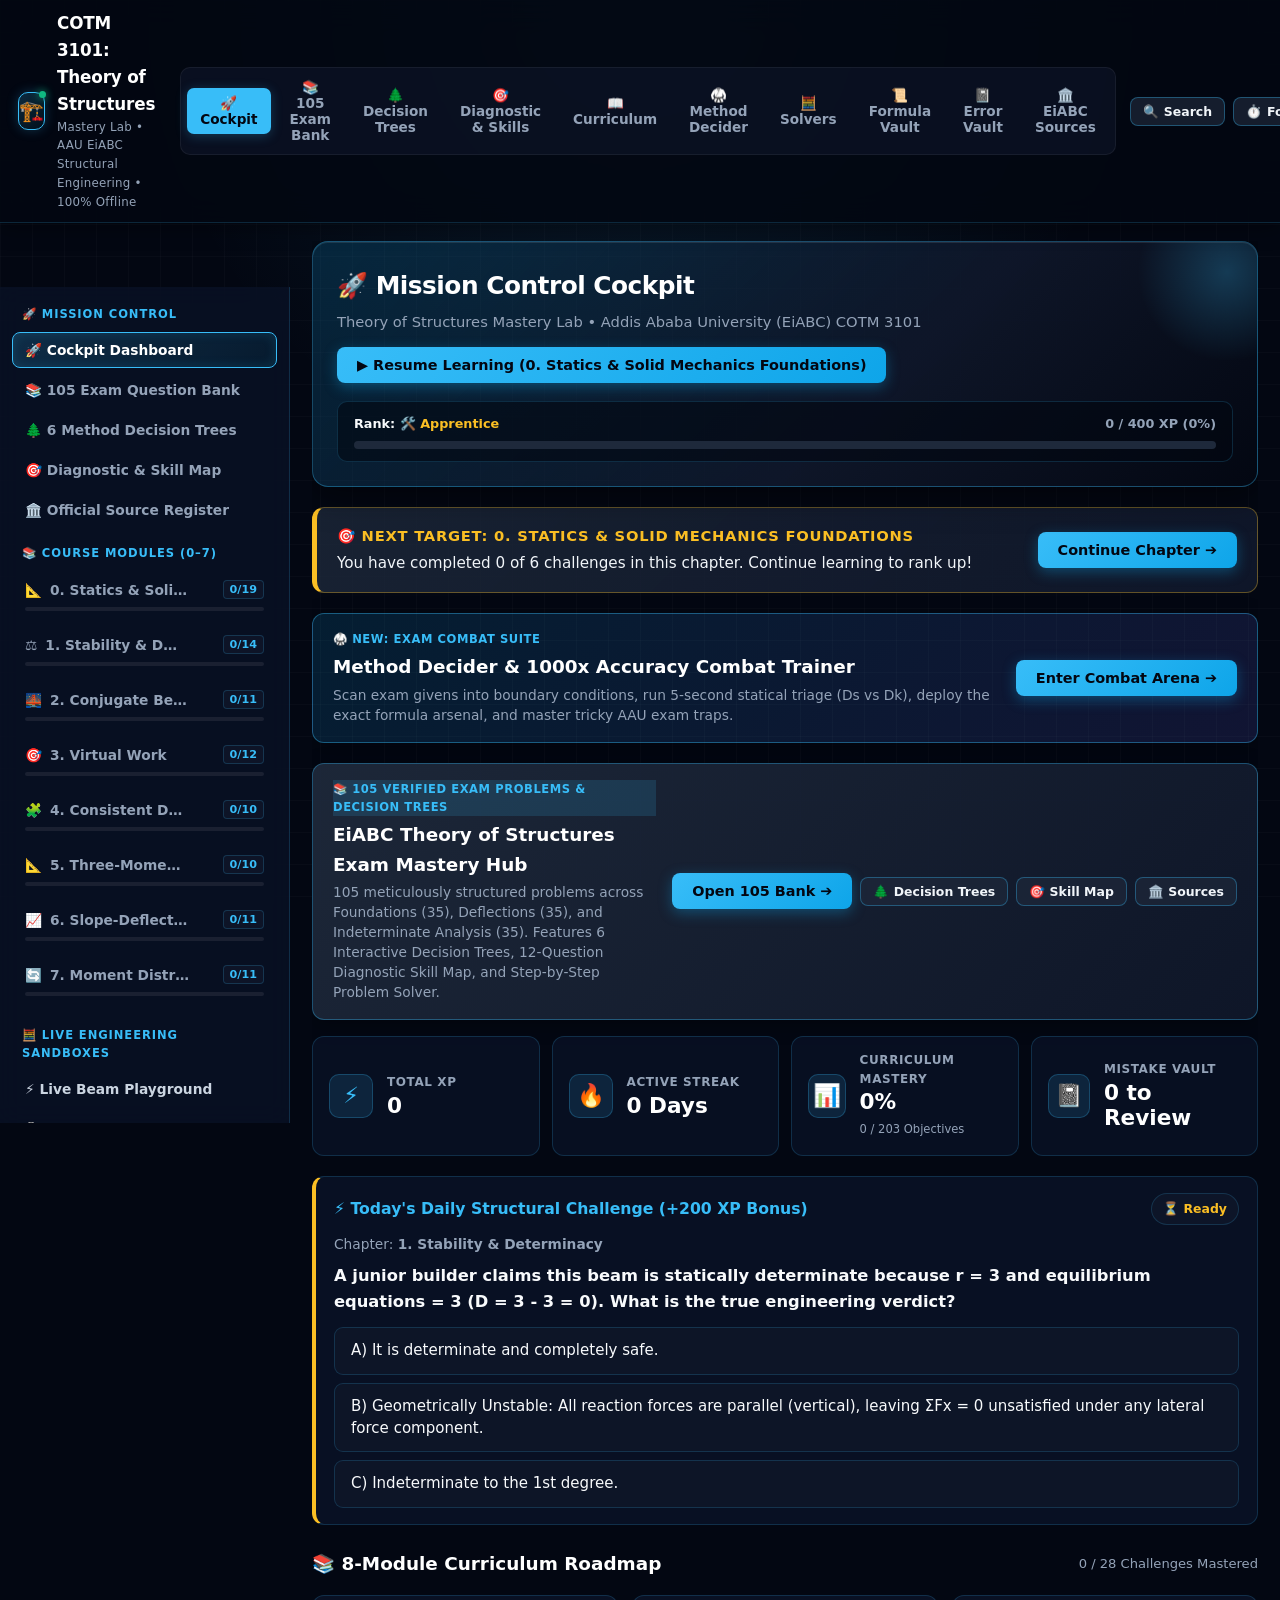
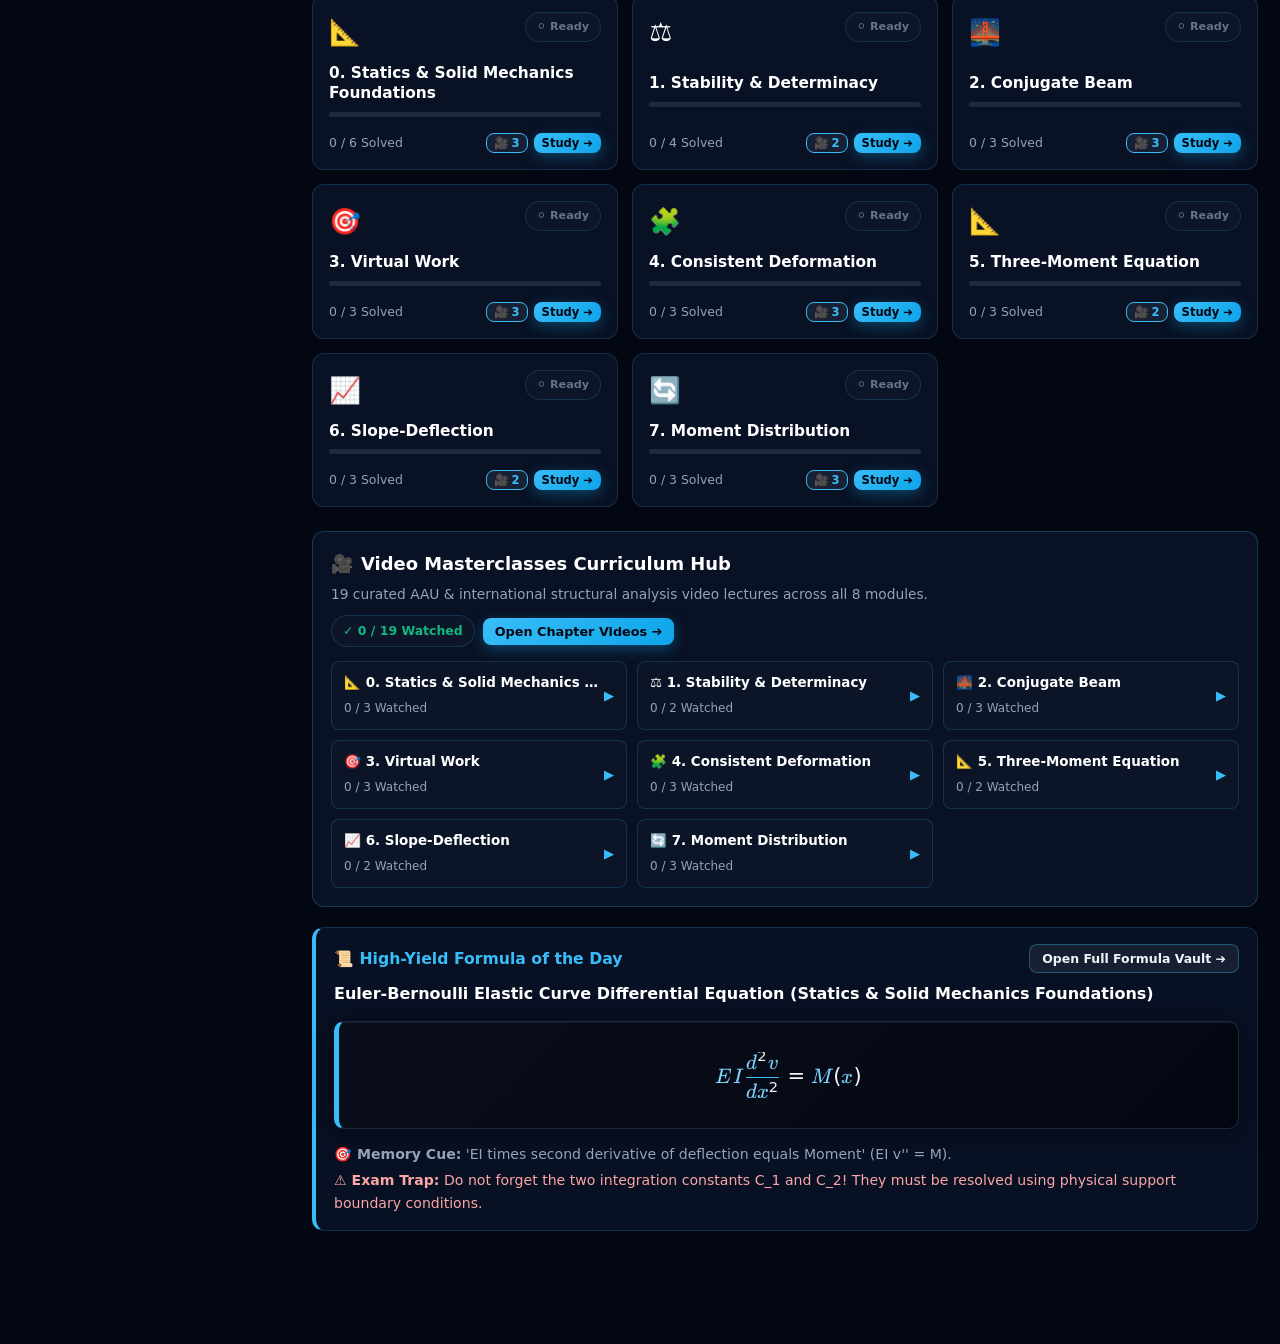
==== commit b1a22899: "feat: implement Gizmo-style progressive card learning flow and unified progress tracking engine" ====
--- a/index.html
+++ b/index.html
@@ -9,7 +9,7 @@
   <meta name="apple-mobile-web-app-capable" content="yes" />
   <meta name="apple-mobile-web-app-status-bar-style" content="black-translucent" />
   <link rel="stylesheet" href="katex.min.css" />
-  <link rel="stylesheet" href="styles.css?v=6.0.2" />
+  <link rel="stylesheet" href="styles.css?v=6.1.0" />
   <script src="katex.min.js"></script>
   <script src="auto-render.min.js"></script>
 </head>
@@ -247,6 +247,6 @@
   <script src="solvers.js"></script>
   <script src="data.js"></script>
   <script src="question_bank.js"></script>
-  <script src="app.js?v=6.0.2"></script>
+  <script src="app.js?v=6.1.0"></script>
 </body>
 </html>
--- a/styles.css
+++ b/styles.css
@@ -3386,3 +3386,398 @@
     grid-template-columns: 1fr;
   }
 }
+
+
+/* =========================================================================
+   GIZMO-STYLE PROGRESSIVE MICRO-LEARNING & AIRTIGHT PROGRESS SYSTEM
+   ========================================================================= */
+
+/* Floating XP Toast */
+.xp-toast-container {
+  position: fixed;
+  top: 20px;
+  right: 20px;
+  z-index: 10000;
+  display: flex;
+  flex-direction: column;
+  gap: 8px;
+  pointer-events: none;
+}
+
+.xp-toast {
+  background: rgba(15, 23, 42, 0.95);
+  border: 1px solid var(--accent);
+  box-shadow: 0 4px 20px rgba(56, 189, 248, 0.35);
+  border-radius: 8px;
+  padding: 8px 16px;
+  color: #fff;
+  display: flex;
+  align-items: center;
+  gap: 8px;
+  font-size: 0.85rem;
+  font-weight: 600;
+  animation: xpSlideIn 0.35s cubic-bezier(0.16, 1, 0.3, 1) forwards;
+  transition: opacity 0.4s ease, transform 0.4s ease;
+}
+
+.xp-toast.fade-out {
+  opacity: 0;
+  transform: translateY(-16px);
+}
+
+.xp-toast-val {
+  color: var(--gold);
+  font-family: var(--font-mono);
+  font-weight: 800;
+}
+
+.xp-toast-msg {
+  color: #cbd5e1;
+}
+
+@keyframes xpSlideIn {
+  from {
+    opacity: 0;
+    transform: translateY(-20px) scale(0.9);
+  }
+  to {
+    opacity: 1;
+    transform: translateY(0) scale(1);
+  }
+}
+
+/* Sidebar Real-Time Progress Bar */
+.sidebar-progress-track {
+  width: 100%;
+  height: 4px;
+  background: rgba(255, 255, 255, 0.08);
+  border-radius: 2px;
+  overflow: hidden;
+  margin-top: 4px;
+}
+
+.sidebar-progress-fill {
+  height: 100%;
+  background: linear-gradient(90deg, var(--accent), var(--success));
+  border-radius: 2px;
+  transition: width 0.4s ease;
+}
+
+/* Gizmo Container & Header */
+.gizmo-container {
+  position: relative;
+  overflow: hidden;
+  display: flex;
+  flex-direction: column;
+  min-height: 460px;
+}
+
+.gizmo-header {
+  border-bottom: 1px solid var(--border);
+  padding-bottom: 14px;
+  margin-bottom: 16px;
+}
+
+.gizmo-mode-toggle {
+  display: flex;
+  background: rgba(15, 23, 42, 0.8);
+  border: 1px solid var(--border);
+  border-radius: 6px;
+  padding: 2px;
+  gap: 2px;
+}
+
+.gizmo-mode-btn {
+  background: transparent;
+  border: none;
+  color: var(--text-muted);
+  font-size: 0.76rem;
+  padding: 4px 10px;
+  border-radius: 4px;
+  cursor: pointer;
+  transition: all 0.2s ease;
+  font-weight: 600;
+}
+
+.gizmo-mode-btn.active {
+  background: var(--accent);
+  color: #050b1a;
+  box-shadow: 0 2px 8px rgba(56, 189, 248, 0.4);
+}
+
+/* Segmented Story Tracker */
+.gizmo-segmented-bar {
+  display: flex;
+  gap: 6px;
+  margin-top: 14px;
+  width: 100%;
+}
+
+.gizmo-segment {
+  flex: 1;
+  height: 6px;
+  background: rgba(255, 255, 255, 0.1);
+  border-radius: 3px;
+  cursor: pointer;
+  position: relative;
+  transition: all 0.25s ease;
+}
+
+.gizmo-segment:hover {
+  background: rgba(255, 255, 255, 0.25);
+}
+
+.gizmo-segment.active {
+  background: var(--accent);
+  box-shadow: 0 0 10px rgba(56, 189, 248, 0.8);
+  transform: scaleY(1.3);
+}
+
+.gizmo-segment.completed {
+  background: var(--success);
+}
+
+.segment-label {
+  display: none;
+}
+
+/* Gizmo Card Body */
+.gizmo-card-body {
+  animation: cardFadeIn 0.3s cubic-bezier(0.16, 1, 0.3, 1);
+  display: flex;
+  flex-direction: column;
+  flex: 1;
+}
+
+@keyframes cardFadeIn {
+  from {
+    opacity: 0;
+    transform: translateY(8px);
+  }
+  to {
+    opacity: 1;
+    transform: translateY(0);
+  }
+}
+
+.gizmo-card-meta {
+  display: flex;
+  justify-content: space-between;
+  align-items: center;
+  flex-wrap: wrap;
+  gap: 8px;
+  margin-bottom: 10px;
+}
+
+.gizmo-card-tag {
+  font-size: 0.72rem;
+  text-transform: uppercase;
+  letter-spacing: 0.5px;
+  color: var(--accent);
+  background: var(--accent-dim);
+  border: 1px solid rgba(56, 189, 248, 0.25);
+  padding: 3px 8px;
+  border-radius: 4px;
+  font-weight: 700;
+  font-family: var(--font-mono);
+}
+
+.gizmo-status-tag {
+  font-size: 0.74rem;
+  color: var(--text-muted);
+  font-weight: 600;
+}
+
+.gizmo-status-tag.done {
+  color: var(--success);
+}
+
+.gizmo-card-title {
+  font-size: 1.22rem;
+  color: #fff;
+  font-weight: 700;
+  margin: 0 0 12px 0;
+  line-height: 1.35;
+}
+
+.gizmo-prose-body {
+  font-size: 0.92rem;
+  line-height: 1.6;
+  color: var(--text-main);
+  margin-bottom: 16px;
+}
+
+.gizmo-prose-body p {
+  margin-bottom: 10px;
+}
+
+/* Micro Comprehension Pulse */
+.gizmo-micro-check {
+  background: rgba(15, 23, 42, 0.75);
+  border: 1px solid rgba(56, 189, 248, 0.2);
+  border-radius: 8px;
+  padding: 12px 14px;
+  margin: 14px 0;
+}
+
+.micro-check-header {
+  display: flex;
+  justify-content: space-between;
+  align-items: center;
+  font-weight: 700;
+  font-size: 0.82rem;
+  color: var(--accent);
+  margin-bottom: 4px;
+}
+
+/* Sticky Bottom Action Bar */
+.gizmo-bottom-bar {
+  display: flex;
+  justify-content: space-between;
+  align-items: center;
+  gap: 12px;
+  padding-top: 16px;
+  margin-top: auto;
+  border-top: 1px solid var(--border);
+  position: sticky;
+  bottom: 0;
+  background: rgba(10, 15, 30, 0.95);
+  backdrop-filter: blur(8px);
+  z-index: 10;
+}
+
+.gizmo-card-dots {
+  display: flex;
+  gap: 6px;
+  align-items: center;
+}
+
+.gizmo-dot {
+  width: 6px;
+  height: 6px;
+  border-radius: 50%;
+  background: rgba(255, 255, 255, 0.2);
+  transition: all 0.2s ease;
+}
+
+.gizmo-dot.active {
+  width: 14px;
+  border-radius: 3px;
+  background: var(--accent);
+  box-shadow: 0 0 6px rgba(56, 189, 248, 0.8);
+}
+
+.gizmo-continue-btn {
+  padding: 10px 18px;
+  font-size: 0.9rem;
+  font-weight: 700;
+  border-radius: 8px;
+  box-shadow: 0 4px 14px rgba(56, 189, 248, 0.3);
+}
+
+/* Victory Screen */
+.gizmo-victory-card {
+  text-align: center;
+  padding: 30px 16px;
+  animation: cardFadeIn 0.4s ease;
+}
+
+.victory-stats-row {
+  display: flex;
+  justify-content: center;
+  gap: 16px;
+  flex-wrap: wrap;
+}
+
+.victory-stat-pill {
+  background: rgba(15, 23, 42, 0.85);
+  border: 1px solid var(--border);
+  border-radius: 8px;
+  padding: 10px 18px;
+  display: flex;
+  flex-direction: column;
+  gap: 4px;
+  min-width: 130px;
+}
+
+.victory-stat-pill span {
+  font-size: 0.75rem;
+  color: var(--text-muted);
+}
+
+.victory-stat-pill strong {
+  font-size: 1.15rem;
+  color: #fff;
+  font-family: var(--font-mono);
+}
+
+/* Guided Examples Gizmo Carousel */
+.gizmo-ex-tabs {
+  display: flex;
+  gap: 8px;
+  overflow-x: auto;
+  padding-bottom: 8px;
+  margin-bottom: 14px;
+  scrollbar-width: thin;
+}
+
+.gizmo-ex-tab {
+  background: rgba(15, 23, 42, 0.7);
+  border: 1px solid var(--border);
+  color: var(--text-muted);
+  padding: 6px 14px;
+  border-radius: 6px;
+  font-size: 0.8rem;
+  font-weight: 600;
+  white-space: nowrap;
+  cursor: pointer;
+  transition: all 0.2s ease;
+}
+
+.gizmo-ex-tab.active {
+  background: var(--accent-dim);
+  border-color: var(--accent);
+  color: #fff;
+}
+
+.gizmo-ex-tab.done {
+  border-color: var(--success);
+  color: #a7f3d0;
+}
+
+.gizmo-step-segment {
+  flex: 1;
+  height: 6px;
+  background: rgba(255, 255, 255, 0.1);
+  border-radius: 3px;
+  cursor: pointer;
+  transition: all 0.25s ease;
+}
+
+.gizmo-step-segment.active {
+  background: var(--gold);
+  box-shadow: 0 0 10px rgba(250, 204, 21, 0.8);
+  transform: scaleY(1.3);
+}
+
+.gizmo-step-segment.completed {
+  background: var(--success);
+}
+
+/* Mobile Responsiveness for Gizmo Elements */
+@media (max-width: 640px) {
+  .gizmo-card-title {
+    font-size: 1.05rem;
+  }
+  .gizmo-bottom-bar {
+    flex-wrap: wrap;
+    gap: 8px;
+  }
+  .gizmo-continue-btn {
+    width: 100%;
+    order: 3;
+  }
+  .gizmo-card-dots {
+    order: 2;
+  }
+}
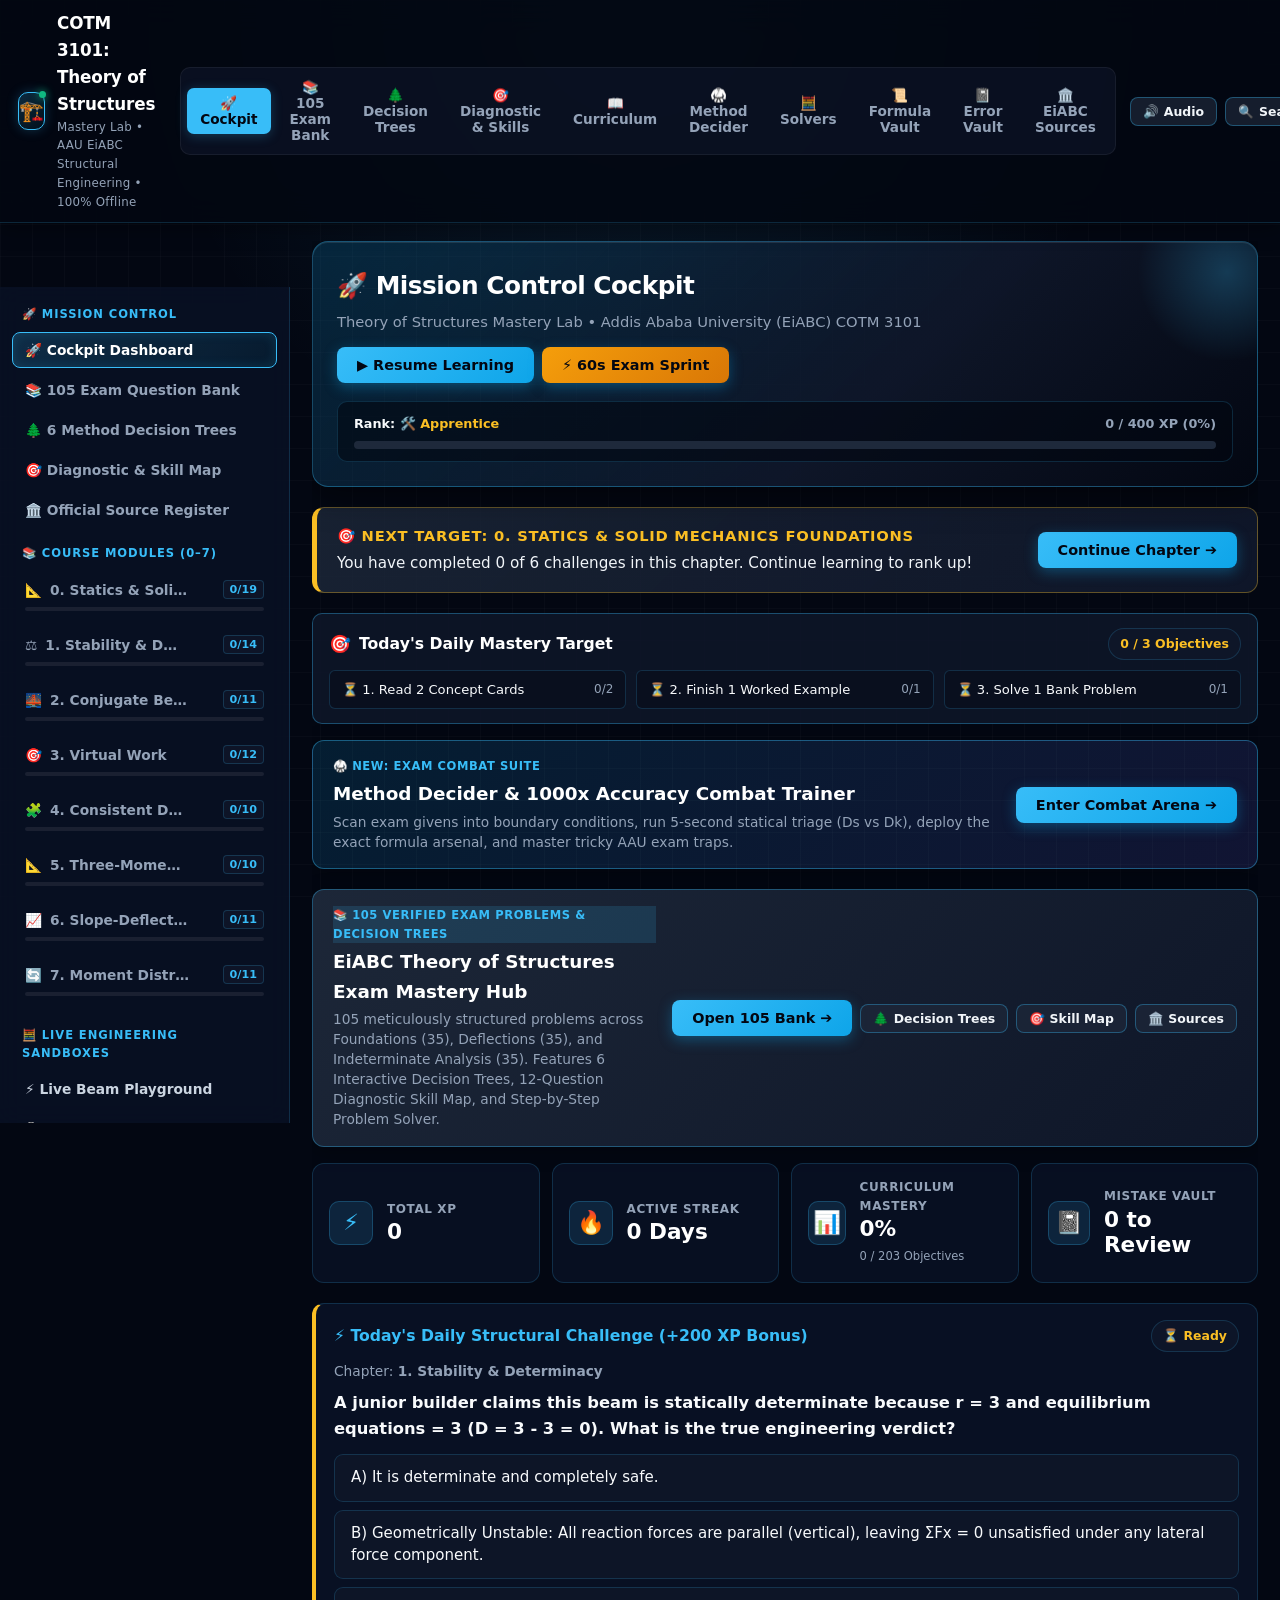
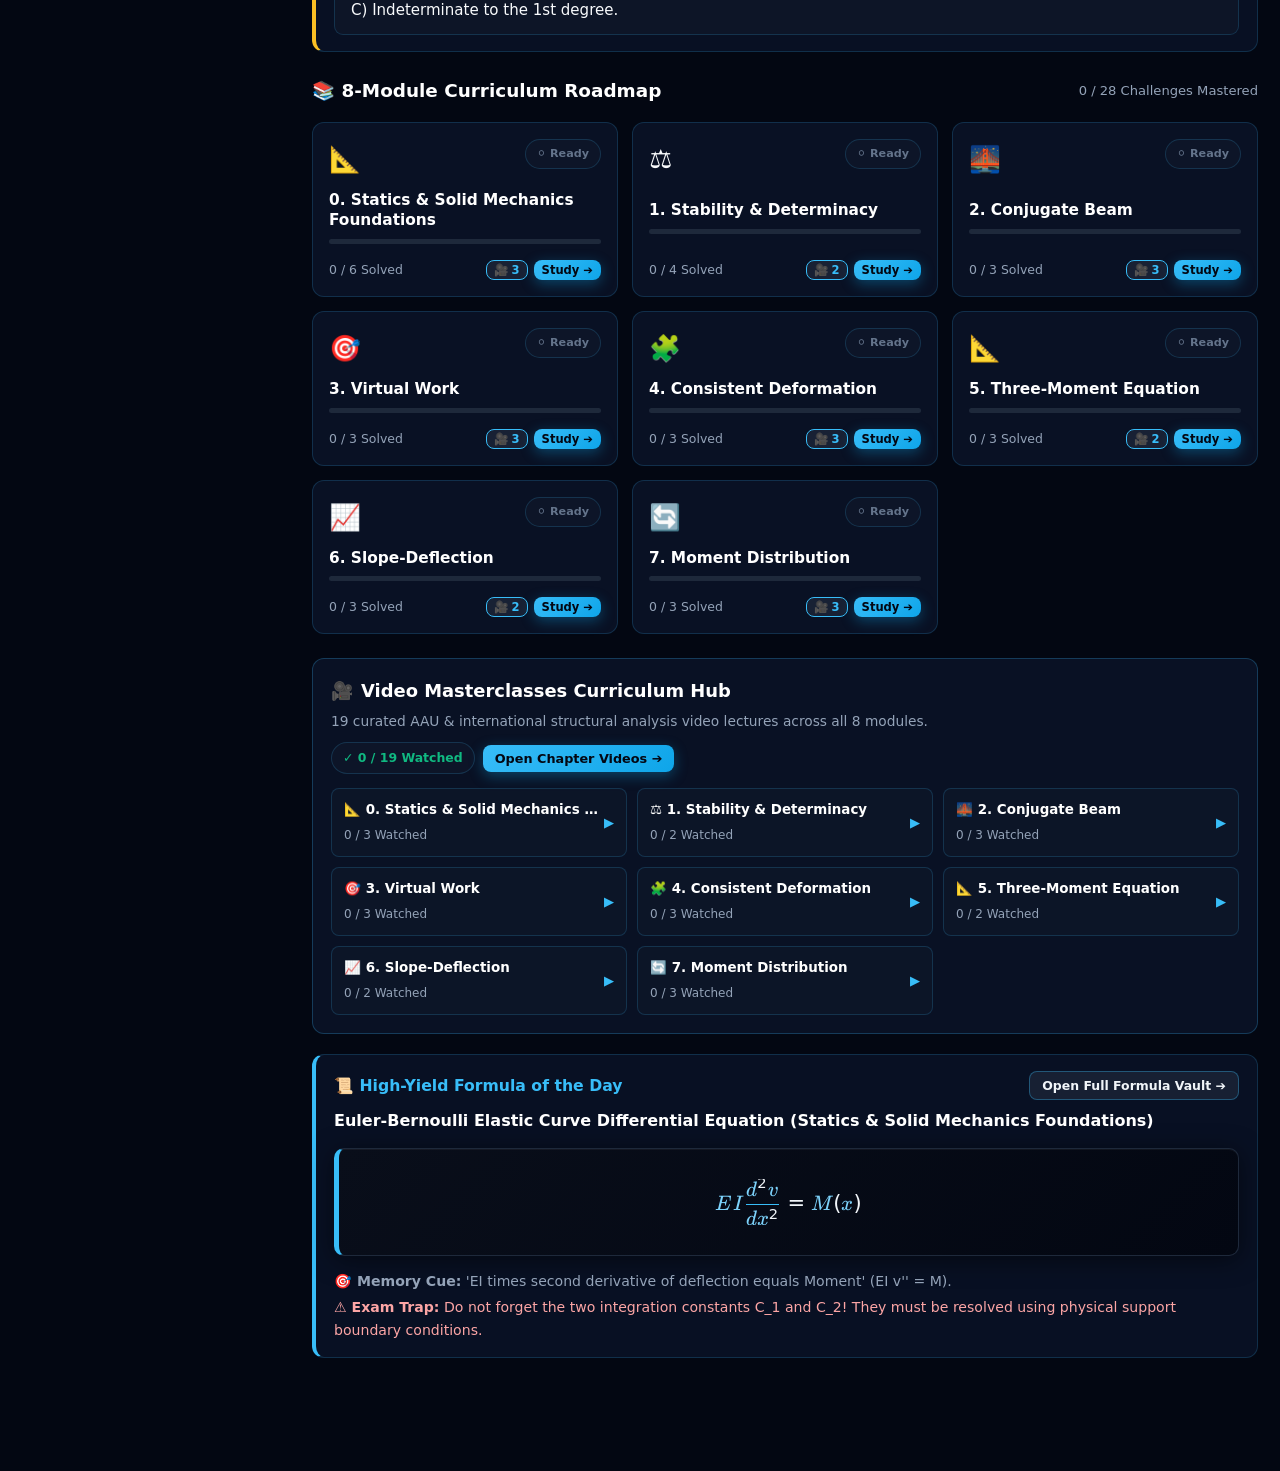
==== commit be8edca9: "feat: add Web Audio procedural sound engine, 60s Rapid Recall Exam Sprint, and Daily Mastery Mission" ====
--- a/index.html
+++ b/index.html
@@ -39,6 +39,7 @@
     </nav>
 
     <div class="hud-stats">
+      <button class="hud-btn" id="soundToggleBtn" onclick="SoundEngine.toggleMute()" title="Toggle Audio Sound FX">🔊 <span class="hide-mobile">Audio</span></button>
       <button class="hud-btn" onclick="toggleSpotlightSearch()" title="Global Quick Search (Ctrl+K)">🔍 <span class="hide-mobile">Search</span></button>
       <button class="hud-btn" onclick="toggleFocusSprint()" title="Pomodoro Focus Sprint Timer">⏱️ <span class="hide-mobile">Focus</span></button>
       <button class="hud-btn" onclick="toggleScratchpad()" title="Engineering Scratchpad & Calc">📝 <span class="hide-mobile">Notes</span></button>
--- a/styles.css
+++ b/styles.css
@@ -3781,3 +3781,64 @@
     order: 2;
   }
 }
+
+
+/* =========================================================================
+   RAPID EXAM SPRINT & PROCEDURAL AUDIO STYLES
+   ========================================================================= */
+
+.sprint-opt-btn {
+  background: rgba(15, 23, 42, 0.85);
+  border: 1px solid var(--border);
+  border-radius: 8px;
+  padding: 12px 16px;
+  color: #fff;
+  font-size: 0.92rem;
+  text-align: left;
+  cursor: pointer;
+  transition: all 0.2s ease;
+  line-height: 1.4;
+  box-shadow: 0 2px 6px rgba(0, 0, 0, 0.2);
+}
+
+.sprint-opt-btn:hover {
+  border-color: var(--accent);
+  background: rgba(56, 189, 248, 0.12);
+  transform: translateY(-1px);
+}
+
+.sprint-opt-btn:active {
+  transform: scale(0.98);
+}
+
+.sprint-opt-btn.correct {
+  background: rgba(16, 185, 129, 0.2) !important;
+  border-color: var(--success) !important;
+  color: #a7f3d0 !important;
+  box-shadow: 0 0 12px rgba(16, 185, 129, 0.4);
+}
+
+.sprint-opt-btn.wrong {
+  background: rgba(244, 63, 94, 0.2) !important;
+  border-color: var(--danger) !important;
+  color: #fecdd3 !important;
+}
+
+.combo-badge {
+  animation: pulseGlow 1.2s infinite alternate;
+  background: rgba(250, 204, 21, 0.15);
+  border: 1px solid var(--gold);
+  padding: 2px 8px;
+  border-radius: 4px;
+}
+
+@keyframes pulseGlow {
+  from {
+    box-shadow: 0 0 4px rgba(250, 204, 21, 0.4);
+    transform: scale(1);
+  }
+  to {
+    box-shadow: 0 0 14px rgba(250, 204, 21, 0.8);
+    transform: scale(1.05);
+  }
+}
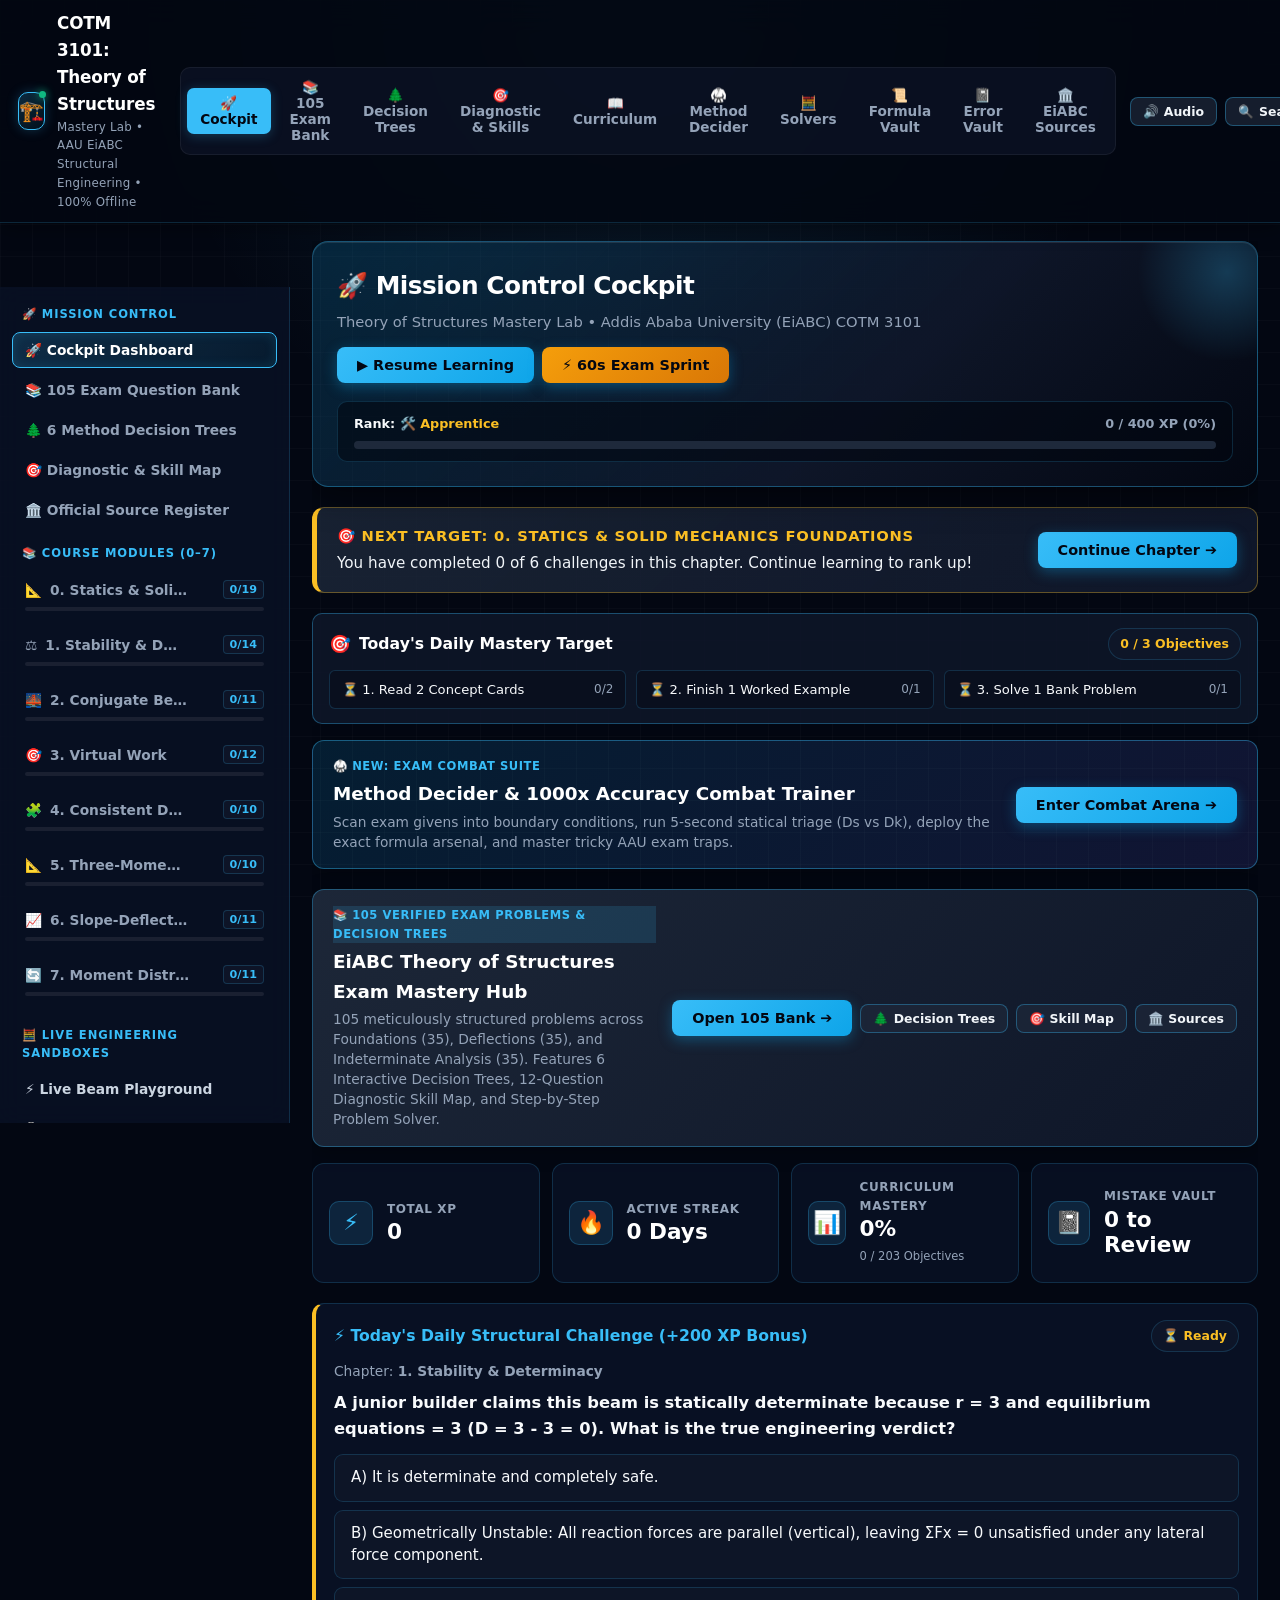
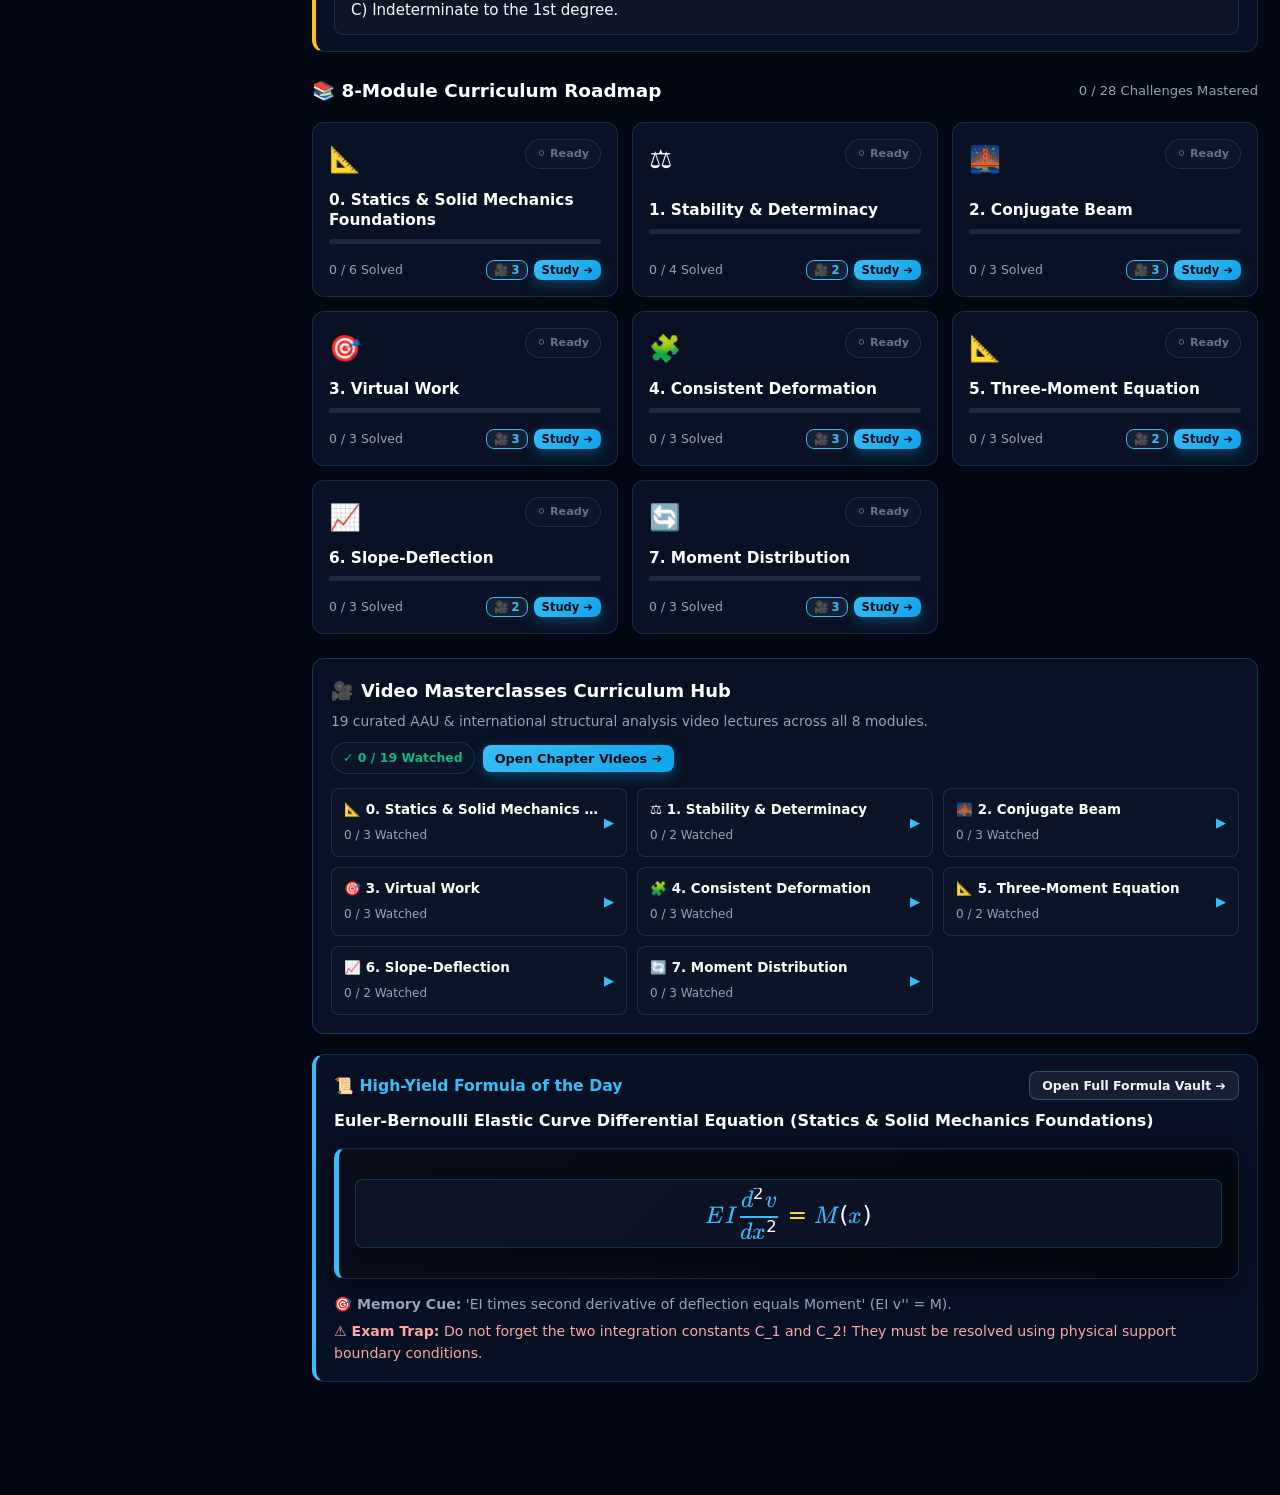
==== commit 551cf290: "fix(mobile): resolve bottom nav cutoff, optimize small-phone header, add settlement support to Three" ====
--- a/index.html
+++ b/index.html
@@ -9,7 +9,7 @@
   <meta name="apple-mobile-web-app-capable" content="yes" />
   <meta name="apple-mobile-web-app-status-bar-style" content="black-translucent" />
   <link rel="stylesheet" href="katex.min.css" />
-  <link rel="stylesheet" href="styles.css?v=6.1.0" />
+  <link rel="stylesheet" href="styles.css?v=6.2.0" />
   <script src="katex.min.js"></script>
   <script src="auto-render.min.js"></script>
 </head>
@@ -248,6 +248,6 @@
   <script src="solvers.js"></script>
   <script src="data.js"></script>
   <script src="question_bank.js"></script>
-  <script src="app.js?v=6.1.0"></script>
+  <script src="app.js?v=6.2.0"></script>
 </body>
 </html>
--- a/styles.css
+++ b/styles.css
@@ -981,48 +981,63 @@
   scrollbar-width: thin;
 }
 
-/* KaTeX custom theme override */
+/* KaTeX publication-grade custom theme override */
 .katex {
-  font-size: 1.05em !important;
-  color: #f1f5f9 !important;
+  font-size: 1.1em !important;
+  color: #f8fafc !important;
   text-rendering: optimizeLegibility;
   max-width: 100%;
+  letter-spacing: normal;
 }
 
 .katex-html {
   max-width: 100%;
   overflow-x: auto;
   overflow-y: hidden;
-  scrollbar-width: none;
+  scrollbar-width: thin;
 }
 .katex-html::-webkit-scrollbar {
-  display: none;
+  height: 3px;
+}
+.katex-html::-webkit-scrollbar-thumb {
+  background: rgba(56, 189, 248, 0.3);
+  border-radius: 2px;
 }
 
 .katex-display {
-  margin: 0.4em 0 !important;
+  margin: 0.6em 0 !important;
   overflow-x: auto;
   overflow-y: hidden;
-  padding: 4px 0;
+  padding: 8px 12px;
   max-width: 100%;
   -webkit-overflow-scrolling: touch;
+  background: rgba(15, 23, 42, 0.75);
+  border: 1px solid rgba(56, 189, 248, 0.22);
+  border-radius: 8px;
+  box-shadow: 0 4px 14px rgba(0, 0, 0, 0.25);
 }
 
 .katex-display > .katex {
   white-space: normal;
   text-align: center;
+  font-size: 1.18em !important;
 }
 
 .katex .mord.mathnormal {
-  color: #7dd3fc;
+  color: #38bdf8 !important; /* Vibrant high-contrast sky blue for variables */
+  font-weight: 500;
 }
 
 .katex .mop, .katex .minner {
-  color: #f8fafc;
+  color: #f8fafc !important;
+}
+
+.katex .mbin, .katex .mrel {
+  color: #fde047 !important; /* Soft gold for relations (=, +, -, ->) */
 }
 
 .katex .mfrac .frac-line {
-  border-bottom-width: 1.5px !important;
+  border-bottom-width: 2px !important;
   border-bottom-color: #38bdf8 !important;
 }
 
@@ -1441,11 +1456,9 @@
     border-radius: 8px;
   }
   .brand-info h1 {
-    font-size: 0.88rem;
-    max-width: 160px;
+    font-size: 0.95rem;
+    max-width: none;
     white-space: nowrap;
-    overflow: hidden;
-    text-overflow: ellipsis;
   }
   .brand-info p {
     display: none;
@@ -1551,7 +1564,7 @@
     padding: 4px 0;
   }
   .katex {
-    font-size: 0.95em !important;
+    font-size: 1.05em !important;
   }
 
   .sim-control-panel {
@@ -1630,8 +1643,9 @@
     padding: 6px 8px;
   }
   .brand-info h1 {
-    max-width: 110px;
-    font-size: 0.82rem;
+    max-width: none;
+    font-size: 0.88rem;
+    white-space: nowrap;
   }
   #masteryBadge {
     display: none !important;
@@ -3788,40 +3802,107 @@
    ========================================================================= */
 
 .sprint-opt-btn {
-  background: rgba(15, 23, 42, 0.85);
-  border: 1px solid var(--border);
-  border-radius: 8px;
-  padding: 12px 16px;
-  color: #fff;
-  font-size: 0.92rem;
+  display: flex;
+  align-items: center;
+  gap: 12px;
+  background: rgba(15, 23, 42, 0.88);
+  border: 1.5px solid rgba(56, 189, 248, 0.2);
+  border-radius: 10px;
+  padding: 12px 14px;
+  color: #f8fafc;
+  font-size: 0.94rem;
   text-align: left;
   cursor: pointer;
-  transition: all 0.2s ease;
-  line-height: 1.4;
-  box-shadow: 0 2px 6px rgba(0, 0, 0, 0.2);
+  transition: all 0.2s cubic-bezier(0.16, 1, 0.3, 1);
+  line-height: 1.45;
+  box-shadow: 0 2px 8px rgba(0, 0, 0, 0.25);
+  width: 100%;
+  box-sizing: border-box;
 }
 
 .sprint-opt-btn:hover {
   border-color: var(--accent);
-  background: rgba(56, 189, 248, 0.12);
+  background: rgba(56, 189, 248, 0.14);
   transform: translateY(-1px);
 }
 
 .sprint-opt-btn:active {
-  transform: scale(0.98);
+  transform: scale(0.99);
+}
+
+.sprint-opt-badge {
+  display: flex;
+  align-items: center;
+  justify-content: center;
+  width: 28px;
+  height: 28px;
+  min-width: 28px;
+  border-radius: 50%;
+  background: rgba(255, 255, 255, 0.08);
+  border: 1px solid rgba(56, 189, 248, 0.3);
+  color: var(--accent);
+  font-weight: 700;
+  font-size: 0.82rem;
+  font-family: var(--font-mono);
+  flex-shrink: 0;
+  transition: all 0.2s ease;
+}
+
+.sprint-opt-text {
+  flex: 1;
 }
 
 .sprint-opt-btn.correct {
-  background: rgba(16, 185, 129, 0.2) !important;
-  border-color: var(--success) !important;
-  color: #a7f3d0 !important;
-  box-shadow: 0 0 12px rgba(16, 185, 129, 0.4);
+  background: rgba(16, 185, 129, 0.22) !important;
+  border-color: #10b981 !important;
+  color: #d1fae5 !important;
+  box-shadow: 0 0 16px rgba(16, 185, 129, 0.35);
+}
+
+.sprint-opt-btn.correct .sprint-opt-badge {
+  background: #10b981 !important;
+  border-color: #10b981 !important;
+  color: #022c22 !important;
 }
 
 .sprint-opt-btn.wrong {
   background: rgba(244, 63, 94, 0.2) !important;
-  border-color: var(--danger) !important;
-  color: #fecdd3 !important;
+  border-color: #f43f5e !important;
+  color: #ffe4e6 !important;
+}
+
+.sprint-opt-btn.wrong .sprint-opt-badge {
+  background: #f43f5e !important;
+  border-color: #f43f5e !important;
+  color: #fff !important;
+}
+
+.gizmo-segmented-bar {
+  display: flex;
+  gap: 6px;
+  width: 100%;
+}
+
+.gizmo-segment {
+  flex: 1;
+  height: 6px;
+  border-radius: 3px;
+  background: rgba(255, 255, 255, 0.15);
+  transition: all 0.3s ease;
+}
+
+.gizmo-segment.active {
+  background: var(--accent);
+  box-shadow: 0 0 8px var(--accent);
+}
+
+.gizmo-segment.completed-correct {
+  background: #10b981;
+  box-shadow: 0 0 6px rgba(16, 185, 129, 0.6);
+}
+
+.gizmo-segment.completed-wrong {
+  background: #f43f5e;
 }
 
 .combo-badge {
@@ -3842,3 +3923,86 @@
     transform: scale(1.05);
   }
 }
+
+
+/* =========================================================================
+   MOBILE RESPONSIVENESS & ZERO-CUTOFF AIRTIGHT FIXES
+   ========================================================================= */
+
+/* Ensure all buttons and text break cleanly without pushing the viewport */
+.option-btn,
+.sprint-opt-btn,
+.method-option-card,
+.solver-step-card,
+.step-box,
+.collapsible-card,
+.concept-callout,
+.gizmo-card-body,
+.blueprint-diagram {
+  word-break: break-word;
+  overflow-wrap: break-word;
+  max-width: 100% !important;
+  box-sizing: border-box !important;
+}
+
+/* Fix mobile dual diagram squishing */
+@media (max-width: 768px) {
+  .dual-diagram-grid {
+    grid-template-columns: 1fr !important;
+  }
+  .brand-info p {
+    display: none !important;
+  }
+}
+
+/* Fix sticky bottom action bar getting covered by fixed mobile bottom navigation */
+@media (max-width: 960px) {
+  .gizmo-bottom-bar {
+    position: sticky !important;
+    bottom: calc(var(--bottom-nav-height) + env(safe-area-inset-bottom, 0px)) !important;
+    z-index: 100 !important;
+    box-shadow: 0 -4px 16px rgba(0, 0, 0, 0.6) !important;
+    background: rgba(10, 15, 30, 0.98) !important;
+  }
+
+  .workspace {
+    padding-bottom: calc(var(--bottom-nav-height) + 36px + env(safe-area-inset-bottom, 0px)) !important;
+  }
+
+  .main-panel {
+    padding-bottom: calc(var(--bottom-nav-height) + 36px + env(safe-area-inset-bottom, 0px)) !important;
+  }
+}
+
+/* Header optimization on small phones (prevents horizontal scroll and cutoffs) */
+@media (max-width: 600px) {
+  .pill-rank,
+  #masteryBadge,
+  button[onclick="toggleFocusSprint()"],
+  button[onclick="toggleScratchpad()"],
+  a[title*="GitHub"] {
+    display: none !important;
+  }
+
+  .hud-stats {
+    gap: 5px !important;
+  }
+
+  .hud-header {
+    padding: 6px 10px !important;
+  }
+
+  .brand-info h1 {
+    font-size: 0.88rem !important;
+  }
+
+  .mob-nav-btn {
+    padding: 6px 2px !important;
+    font-size: 0.64rem !important;
+    white-space: nowrap !important;
+  }
+
+  .mob-icon {
+    font-size: 1.15rem !important;
+  }
+}
